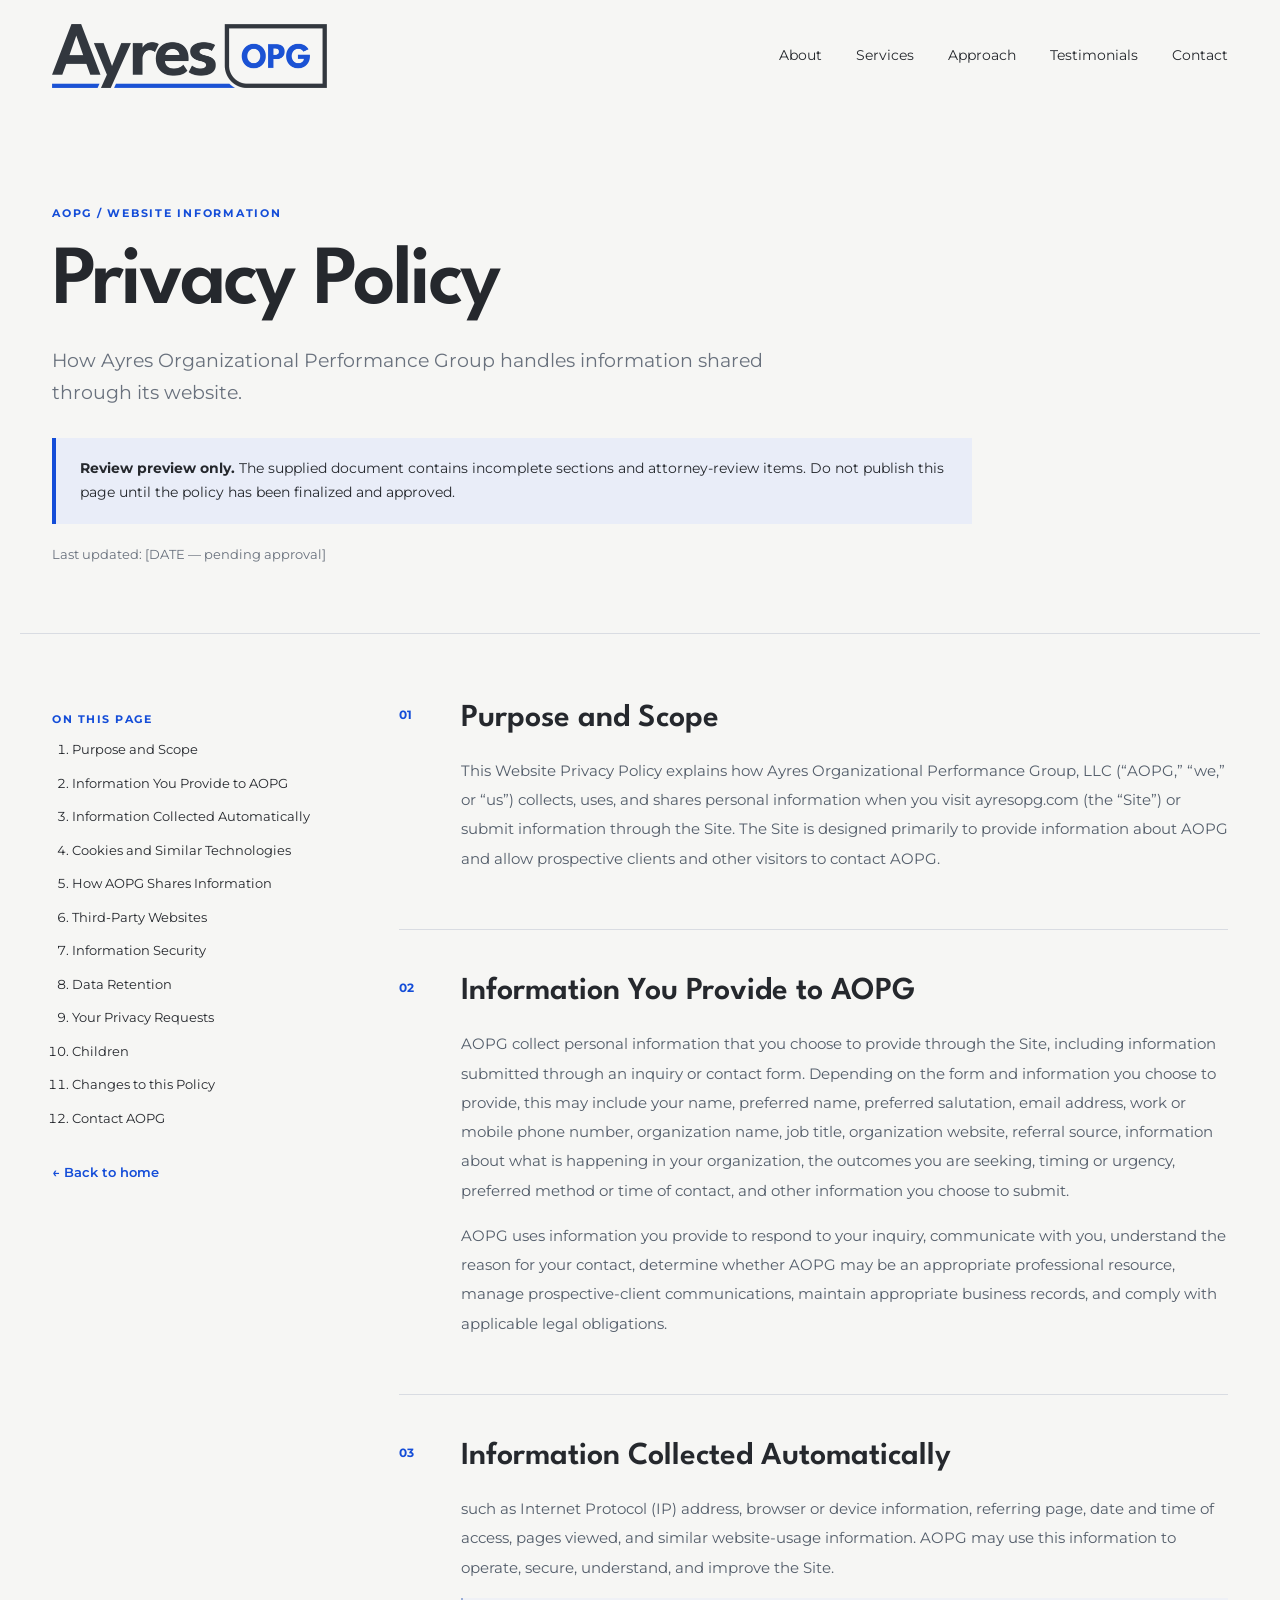
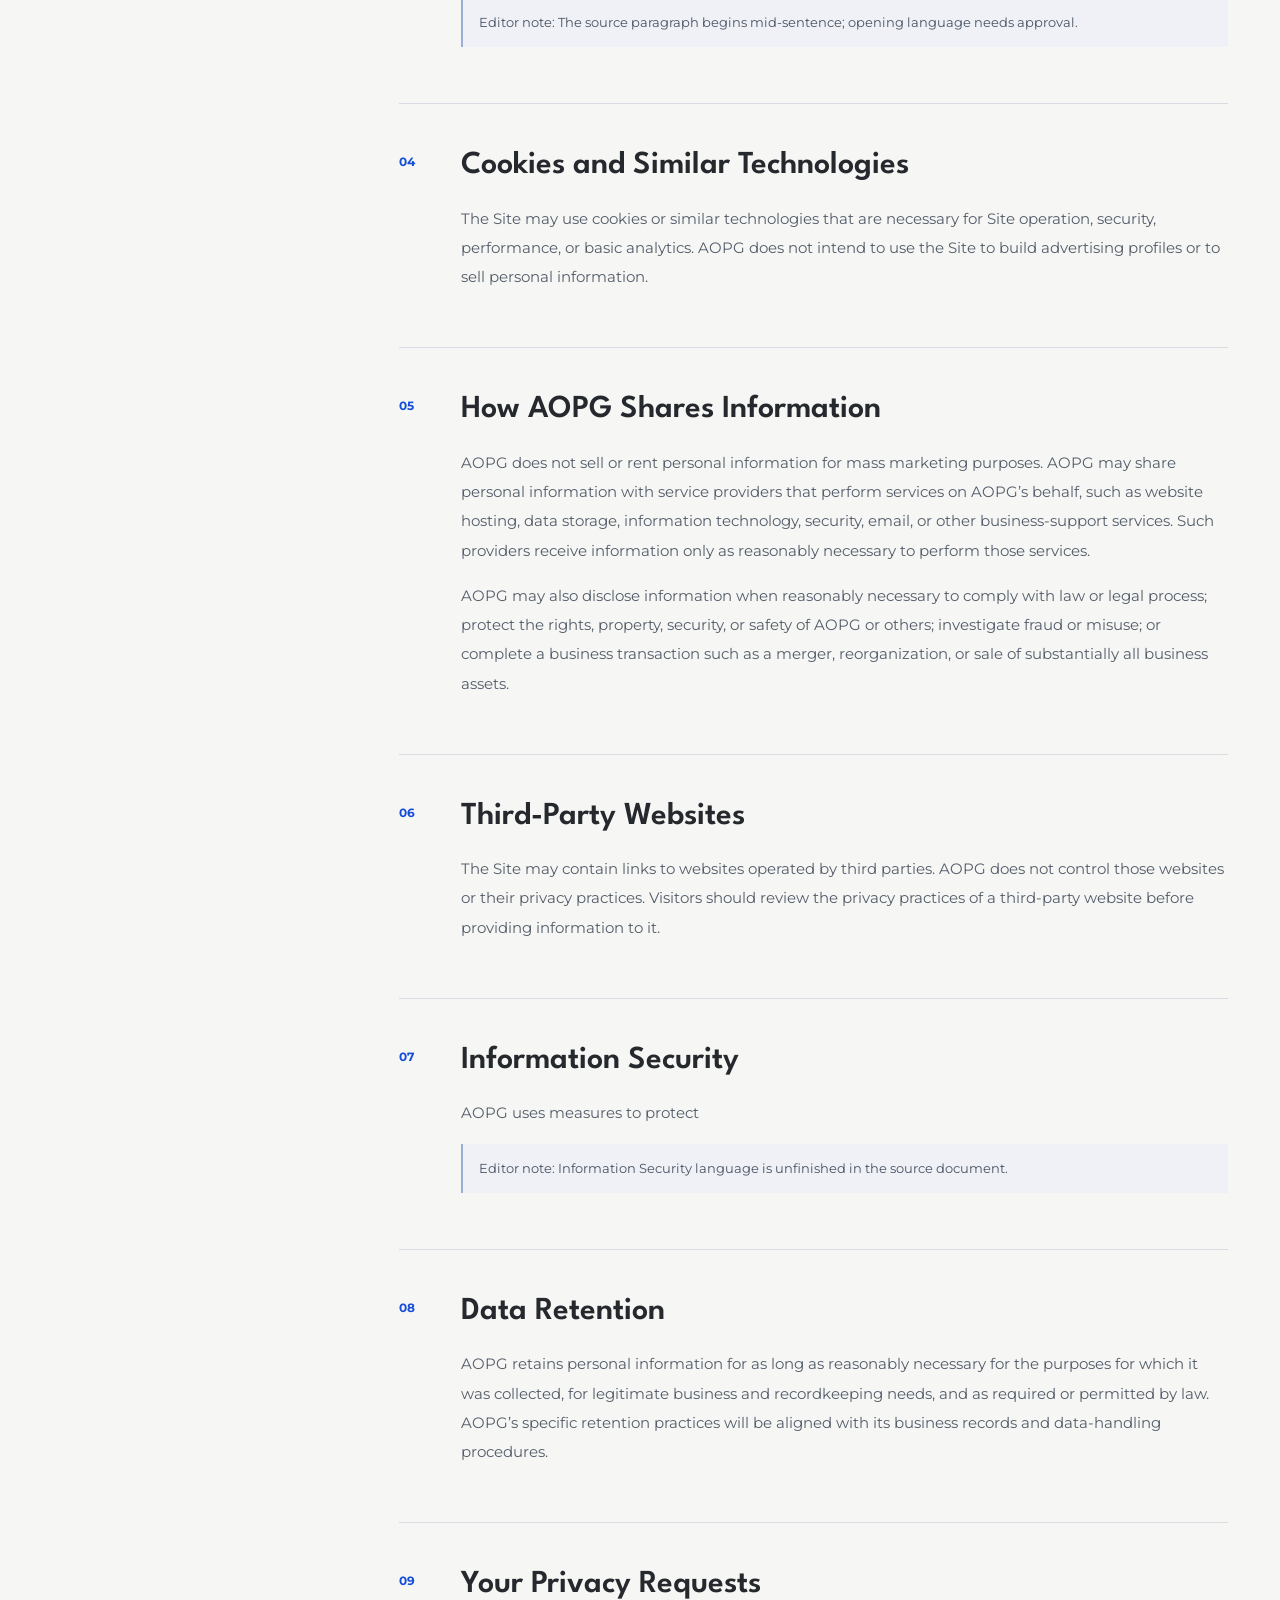
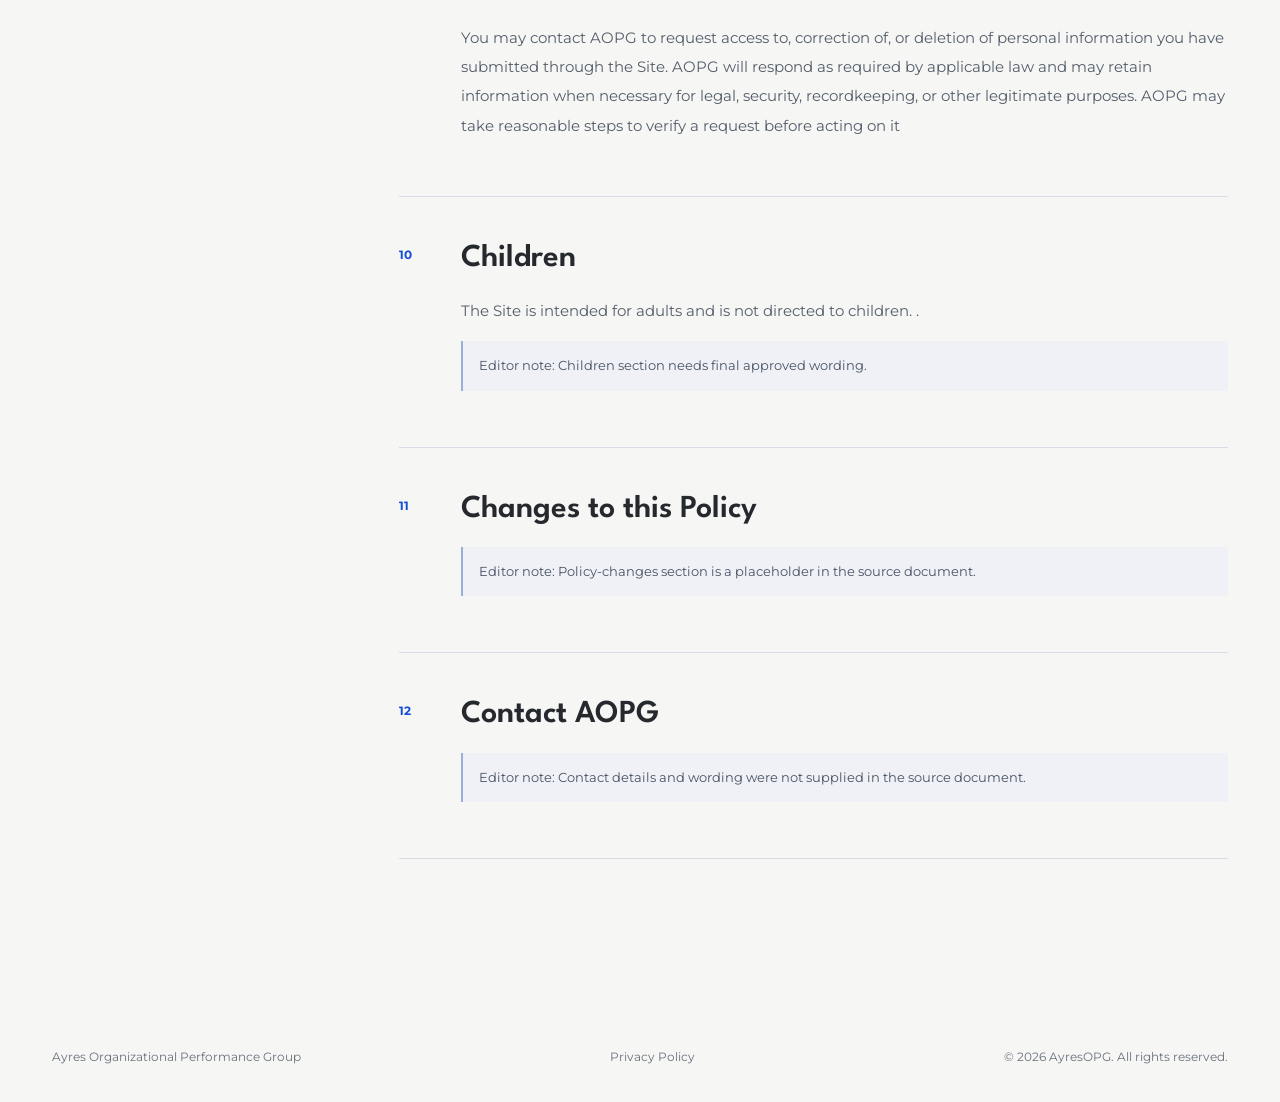
==== privacy.html @ d292c11a "Add files via upload" ====
<!doctype html><html lang="en"><head><meta charset="utf-8"><meta name="viewport" content="width=device-width, initial-scale=1"><meta name="description" content="Ayres Organizational Performance Group privacy policy review preview"><meta name="robots" content="noindex,nofollow"><title>Privacy Policy Review Preview · Ayres OPG</title><link rel="preconnect" href="https://fonts.googleapis.com"><link rel="preconnect" href="https://fonts.gstatic.com" crossorigin><link href="https://fonts.googleapis.com/css2?family=League+Spartan:wght@400;500;600;700&family=Montserrat:wght@400;500;600;700&display=swap" rel="stylesheet"><link rel="stylesheet" href="styles.css"></head><body><header class="site-header"><a class="brand" href="index.html#top" aria-label="Ayres Organizational Performance Group home"><img src="logo1.png" alt="Ayres OPG"></a><button class="menu-toggle" aria-expanded="false" aria-controls="site-nav">Menu</button><nav class="site-nav" id="site-nav"><a href="index.html#about">About</a><a href="index.html#services">Services</a><a href="index.html#approach">Approach</a><a href="index.html#testimonials">Testimonials</a><a href="index.html#contact">Contact</a></nav></header><main id="top"><section class="section privacy-hero"><div class="section-label">AOPG / Website information</div><h1>Privacy Policy</h1><p class="privacy-intro">How Ayres Organizational Performance Group handles information shared through its website.</p><div class="privacy-draft-alert" role="note"><strong>Review preview only.</strong> The supplied document contains incomplete sections and attorney-review items. Do not publish this page until the policy has been finalized and approved.</div><p class="privacy-updated">Last updated: <span>[DATE — pending approval]</span></p></section><div class="privacy-body section"><aside class="privacy-toc" aria-label="Privacy policy sections"><p class="privacy-toc-label">On this page</p><ol><li><a href="#privacy-1">Purpose and Scope</a></li><li><a href="#privacy-2">Information You Provide to AOPG</a></li><li><a href="#privacy-3">Information Collected Automatically</a></li><li><a href="#privacy-4">Cookies and Similar Technologies</a></li><li><a href="#privacy-5">How AOPG Shares Information</a></li><li><a href="#privacy-6">Third-Party Websites</a></li><li><a href="#privacy-7">Information Security</a></li><li><a href="#privacy-8">Data Retention</a></li><li><a href="#privacy-9">Your Privacy Requests</a></li><li><a href="#privacy-10">Children</a></li><li><a href="#privacy-11">Changes to this Policy</a></li><li><a href="#privacy-12">Contact AOPG</a></li></ol><a class="privacy-back" href="index.html">← Back to home</a></aside><div class="privacy-content"><section id="privacy-1" class="privacy-item"><div class="privacy-index">01</div><div><h2>Purpose and Scope</h2><p>This Website Privacy Policy explains how Ayres Organizational Performance Group, LLC (“AOPG,” “we,” or “us”) collects, uses, and shares personal information when you visit ayresopg.com (the “Site”) or submit information through the Site. The Site is designed primarily to provide information about AOPG and allow prospective clients and other visitors to contact AOPG.</p></div></section><section id="privacy-2" class="privacy-item"><div class="privacy-index">02</div><div><h2>Information You Provide to AOPG</h2><p>AOPG collect personal information that you choose to provide through the Site, including information submitted through an inquiry or contact form. Depending on the form and information you choose to provide, this may include your name, preferred name, preferred salutation, email address, work or mobile phone number, organization name, job title, organization website, referral source, information about what is happening in your organization, the outcomes you are seeking, timing or urgency, preferred method or time of contact, and other information you choose to submit.</p><p>AOPG uses information you provide to respond to your inquiry, communicate with you, understand the reason for your contact, determine whether AOPG may be an appropriate professional resource, manage prospective-client communications, maintain appropriate business records, and comply with applicable legal obligations.</p></div></section><section id="privacy-3" class="privacy-item"><div class="privacy-index">03</div><div><h2>Information Collected Automatically</h2><p>such as Internet Protocol (IP) address, browser or device information, referring page, date and time of access, pages viewed, and similar website-usage information. AOPG may use this information to operate, secure, understand, and improve the Site.</p><p class="privacy-editorial-note">Editor note: The source paragraph begins mid-sentence; opening language needs approval.</p></div></section><section id="privacy-4" class="privacy-item"><div class="privacy-index">04</div><div><h2>Cookies and Similar Technologies</h2><p>The Site may use cookies or similar technologies that are necessary for Site operation, security, performance, or basic analytics. AOPG does not intend to use the Site to build advertising profiles or to sell personal information.</p></div></section><section id="privacy-5" class="privacy-item"><div class="privacy-index">05</div><div><h2>How AOPG Shares Information</h2><p>AOPG does not sell or rent personal information for mass marketing purposes. AOPG may share personal information with service providers that perform services on AOPG’s behalf, such as website hosting, data storage, information technology, security, email, or other business-support services. Such providers receive information only as reasonably necessary to perform those services.</p><p>AOPG may also disclose information when reasonably necessary to comply with law or legal process; protect the rights, property, security, or safety of AOPG or others; investigate fraud or misuse; or complete a business transaction such as a merger, reorganization, or sale of substantially all business assets.</p></div></section><section id="privacy-6" class="privacy-item"><div class="privacy-index">06</div><div><h2>Third-Party Websites</h2><p>The Site may contain links to websites operated by third parties. AOPG does not control those websites or their privacy practices. Visitors should review the privacy practices of a third-party website before providing information to it.</p></div></section><section id="privacy-7" class="privacy-item"><div class="privacy-index">07</div><div><h2>Information Security</h2><p>AOPG uses measures to protect</p><p class="privacy-editorial-note">Editor note: Information Security language is unfinished in the source document.</p></div></section><section id="privacy-8" class="privacy-item"><div class="privacy-index">08</div><div><h2>Data Retention</h2><p>AOPG retains personal information for as long as reasonably necessary for the purposes for which it was collected, for legitimate business and recordkeeping needs, and as required or permitted by law. AOPG’s specific retention practices will be aligned with its business records and data-handling procedures.</p></div></section><section id="privacy-9" class="privacy-item"><div class="privacy-index">09</div><div><h2>Your Privacy Requests</h2><p>You may contact AOPG to request access to, correction of, or deletion of personal information you have submitted through the Site. AOPG will respond as required by applicable law and may retain information when necessary for legal, security, recordkeeping, or other legitimate purposes. AOPG may take reasonable steps to verify a request before acting on it</p></div></section><section id="privacy-10" class="privacy-item"><div class="privacy-index">10</div><div><h2>Children</h2><p>The Site is intended for adults and is not directed to children. .</p><p class="privacy-editorial-note">Editor note: Children section needs final approved wording.</p></div></section><section id="privacy-11" class="privacy-item"><div class="privacy-index">11</div><div><h2>Changes to this Policy</h2><p class="privacy-editorial-note">Editor note: Policy-changes section is a placeholder in the source document.</p></div></section><section id="privacy-12" class="privacy-item"><div class="privacy-index">12</div><div><h2>Contact AOPG</h2><p class="privacy-editorial-note">Editor note: Contact details and wording were not supplied in the source document.</p></div></section></div></div></main><footer class="site-footer"><div>Ayres Organizational Performance Group</div><div><a href="privacy.html" aria-current="page">Privacy Policy</a></div><div>© 2026 AyresOPG. All rights reserved.</div></footer><script src="script.js"></script></body></html>
---- styles.css ----
* { box-sizing: border-box; }
:root {
  --ink: #1d2927;
  --muted: #68716f;
  --paper: #f7f5f0;
  --accent: #b37700;
  --teal: #9db9b1;
  --line: #d8d8d1;
  --max: 1240px;
}
html { scroll-behavior: smooth; }
body {
  margin: 0;
  color: var(--ink);
  background: var(--paper);
  font-family: "DM Sans", sans-serif;
  line-height: 1.65;
}
a { color: inherit; text-decoration: none; }
.site-header {
  position: sticky; top: 0; z-index: 10;
  display: flex; align-items: center; justify-content: space-between;
  max-width: var(--max); margin: auto; padding: 24px 32px;
  background: rgba(247,245,240,.92); backdrop-filter: blur(10px);
}
.brand { font-size: 14px; line-height: 1.05; font-weight: 700; letter-spacing: .14em; }
.site-nav { display: flex; gap: 34px; font-size: 14px; }
.site-nav a:hover, .text-link:hover { opacity: .55; }
.menu-toggle { display:none; border:0; background:none; font:inherit; }
.section { max-width: var(--max); margin: auto; padding: 110px 32px; }
.hero {
  min-height: 82vh; display:grid; grid-template-columns: 1.15fr .85fr;
  align-items:center; gap:70px; padding-top:80px;
}
.eyebrow, .section-label { text-transform:uppercase; letter-spacing:.16em; font-size:11px; font-weight:700; color:var(--muted); }
h1, h2, h3 { margin:0 0 24px; line-height:1.08; }
h1 { font-size: clamp(48px, 7vw, 92px); max-width:900px; font-weight:500; }
h1 em { font-family:"Playfair Display", serif; font-weight:500; }
h2 { font-size:clamp(38px, 5vw, 64px); font-weight:500; }
h3 { font-size:26px; font-weight:600; }
.lead { max-width:620px; color:var(--muted); font-size:20px; margin:0 0 36px; }
.button {
  display:inline-flex; gap:28px; align-items:center; padding:15px 20px;
  background:var(--ink); color:white; border:1px solid var(--ink);
  font-size:14px; transition:.2s ease;
}
.button:hover { background:transparent; color:var(--ink); }
.hero-art { min-height:560px; position:relative; }
.shape { position:absolute; }
.shape-one { width:58%; aspect-ratio:1; right:7%; top:4%; background:var(--accent); border-radius:48% 52% 42% 58%; transform:rotate(12deg); }
.shape-two { width:48%; aspect-ratio:1; left:2%; bottom:9%; background:var(--teal); border-radius:48% 52% 60% 40%; }
.shape-three { width:26%; aspect-ratio:1; right:0; bottom:0; background:var(--ink); border-radius:50%; }
.intro { display:grid; grid-template-columns: 1fr 2.5fr; gap:40px; border-top:1px solid var(--line); }
.intro-content { max-width:900px; }
.intro-content p, .section-heading p, .split-copy p, .team p, .contact p { color:var(--muted); font-size:18px; }
.text-link { display:inline-block; margin-top:12px; font-weight:600; }
.services { border-top:1px solid var(--line); }
.section-heading { max-width:760px; margin-bottom:55px; }
.service-grid { display:grid; grid-template-columns:repeat(2,1fr); gap:1px; background:var(--line); }
.service-card { background:var(--paper); min-height:330px; padding:40px; display:flex; flex-direction:column; }
.service-number { font-size:12px; color:var(--muted); margin-bottom:auto; }
.service-card p { color:var(--muted); max-width:520px; margin-top:0; }
.service-card a { margin-top:auto; font-weight:600; }
.split-section { display:grid; grid-template-columns:1fr 1fr; gap:90px; align-items:center; }
.split-art { min-height:500px; position:relative; background:#e8e5dd; overflow:hidden; }
.abstract-circle { position:absolute; width:65%; aspect-ratio:1; border-radius:50%; background:var(--teal); top:9%; left:14%; }
.abstract-square { position:absolute; width:35%; aspect-ratio:1; background:var(--accent); right:6%; bottom:7%; transform:rotate(18deg); }
.team { border-top:1px solid var(--line); }
.team-layout, .contact-layout { display:grid; grid-template-columns:1fr 1fr; gap:90px; align-items:center; }
.portrait-placeholder { min-height:460px; display:grid; place-items:center; background:#ddd9d0; color:#888; letter-spacing:.15em; }
.contact { background:var(--ink); color:white; max-width:none; padding-left:max(32px, calc((100vw - var(--max))/2 + 32px)); padding-right:max(32px, calc((100vw - var(--max))/2 + 32px)); }
.contact .section-label, .contact p { color:#bac2bf; }
.contact-form { display:grid; gap:20px; }
.contact-form label { font-size:13px; }
input, textarea { width:100%; display:block; margin-top:8px; padding:13px 0; border:0; border-bottom:1px solid #71807b; background:transparent; color:white; font:inherit; outline:none; }
.contact .button { margin-top:8px; justify-self:start; background:white; color:var(--ink); border-color:white; }
.contact .button:hover { background:transparent; color:white; }
.site-footer { max-width:var(--max); margin:auto; padding:35px 32px; display:flex; justify-content:space-between; gap:20px; font-size:12px; color:var(--muted); }

@media (max-width: 800px) {
  .site-header { padding:18px 22px; }
  .menu-toggle { display:block; cursor:pointer; }
  .site-nav { display:none; position:absolute; top:70px; left:0; right:0; padding:20px 22px; flex-direction:column; gap:16px; background:var(--paper); border-bottom:1px solid var(--line); }
  .site-nav.open { display:flex; }
  .section { padding:80px 22px; }
  .hero, .intro, .split-section, .team-layout, .contact-layout { grid-template-columns:1fr; gap:45px; }
  .hero { min-height:auto; padding-top:70px; }
  .hero-art { min-height:380px; }
  .service-grid { grid-template-columns:1fr; }
  .service-card { min-height:280px; }
  .split-art { min-height:360px; order:2; }
  .site-footer { flex-direction:column; padding:30px 22px; }
}

/* Scroll reveal / motion system */
.reveal, .reveal-left, .reveal-right, .reveal-pop {
  opacity: 0;
  will-change: transform, opacity;
  transition: opacity .8s cubic-bezier(.22,1,.36,1), transform .9s cubic-bezier(.22,1,.36,1);
}
.reveal { transform: translateY(42px); }
.reveal-left { transform: translateX(-55px); }
.reveal-right { transform: translateX(55px); }
.reveal-pop { transform: translateY(30px) scale(.88); }
.revealed { opacity: 1; transform: none; }

.hero .hero-copy > * { opacity: 0; transform: translateY(28px); animation: heroIn .85s cubic-bezier(.22,1,.36,1) forwards; }
.hero .hero-copy .eyebrow { animation-delay: .08s; }
.hero .hero-copy h1 { animation-delay: .18s; }
.hero .hero-copy .lead { animation-delay: .30s; }
.hero .hero-copy .button { animation-delay: .42s; }
.hero-art { animation: heroArtIn 1.2s cubic-bezier(.22,1,.36,1) .12s both; }
@keyframes heroIn { to { opacity: 1; transform: none; } }
@keyframes heroArtIn { from { opacity: 0; transform: translateY(45px) scale(.94) rotate(-3deg); } to { opacity: 1; transform: none; } }

.shape, .abstract-circle, .abstract-square { transition: transform 1.2s cubic-bezier(.22,1,.36,1); }
.hero-art:hover .shape-one { transform: rotate(18deg) translate(8px,-8px); }
.hero-art:hover .shape-two { transform: translate(-8px,8px); }
.hero-art:hover .shape-three { transform: translate(5px,-5px); }

.service-card { transition: transform .45s cubic-bezier(.22,1,.36,1), box-shadow .45s ease; }
.service-card:hover { transform: translateY(-10px); box-shadow: 0 22px 45px rgba(29,41,39,.10); position:relative; z-index:2; }
.service-card:hover .service-number { transform: translateX(7px); }
.service-number { display:inline-block; transition: transform .35s ease; }

@media (prefers-reduced-motion: reduce) {
  html { scroll-behavior: auto; }
  *, *::before, *::after { animation-duration: .01ms !important; animation-iteration-count: 1 !important; transition-duration: .01ms !important; }
  .reveal, .reveal-left, .reveal-right, .reveal-pop { opacity: 1; transform:none; }
}

/* Enhanced service cards */
.services { overflow: hidden; }
.service-grid { overflow: visible; background: transparent; gap: 18px; }
.service-card {
  position: relative; overflow: hidden; isolation: isolate;
  min-height: 360px; border: 1px solid var(--line); border-radius: 2px;
  padding: 38px;
  transition: transform .6s cubic-bezier(.22,1,.36,1), box-shadow .6s ease, border-color .4s ease;
}
.service-card::before {
  content:""; position:absolute; inset:0; z-index:-1;
  background: radial-gradient(circle at 85% 10%, rgba(220,165,161,.28), transparent 34%),
              linear-gradient(135deg, transparent 55%, rgba(157,185,177,.12));
  opacity:0; transform:scale(1.12);
  transition:opacity .6s ease, transform .8s cubic-bezier(.22,1,.36,1);
}
.service-card::after {
  content:""; position:absolute; width:150px; height:150px; right:-75px; top:-75px;
  border:0px solid rgba(29,41,39,.14); border-radius:50%;
  transition:transform .8s cubic-bezier(.22,1,.36,1), opacity .5s ease;
}
.service-card:nth-child(2)::before { background:radial-gradient(circle at 15% 85%, rgba(157,185,177,.30), transparent 36%), linear-gradient(135deg, transparent 55%, rgba(220,165,161,.10)); }
.service-card:nth-child(3)::before { background:radial-gradient(circle at 85% 85%, rgba(157,185,177,.25), transparent 35%), linear-gradient(135deg, rgba(220,165,161,.08), transparent 60%); }
.service-card:nth-child(4)::before { background:radial-gradient(circle at 15% 15%, rgba(220,165,161,.25), transparent 35%), linear-gradient(135deg, transparent 55%, rgba(157,185,177,.12)); }
.service-card:hover { transform:translateY(-14px) rotate(-.4deg); box-shadow:0 28px 60px rgba(29,41,39,.13); border-color:rgba(29,41,39,.28); }
.service-card:hover::before { opacity:1; transform:scale(1); }
.service-card:hover::after { transform:scale(1.7); opacity:.5; }
.service-icon {
  position:absolute; top:31px; right:32px; width:58px; height:58px;
  display:grid; place-items:center; border:1px solid rgba(29,41,39,.16);
  border-radius:50%; font-size:25px;
  transition:transform .65s cubic-bezier(.22,1,.36,1), background .4s ease;
}
.service-card:hover .service-icon { transform:rotate(18deg) scale(1.12); background:rgba(255,255,255,.42); }
.service-card h3 { margin-top:68px; position:relative; z-index:2; }
.service-card p, .service-card a { position:relative; z-index:2; }
.service-card p { transition:transform .45s ease; }
.service-card:hover p { transform:translateY(-2px); }
.service-card a { display:inline-flex; align-items:center; gap:12px; width:fit-content; }
.card-arrow {
  display:inline-grid; place-items:center; width:27px; height:27px;
  border:1px solid currentColor; border-radius:50%; font-size:13px;
  transition:transform .4s ease;
}
.service-card:hover .card-arrow { transform:translate(4px,-4px); }

/* Testimonials */
.testimonials { border-top:1px solid var(--line); overflow:hidden; }
.testimonial-heading { display:flex; justify-content:space-between; align-items:end; gap:40px; margin:5px 0 55px; }
.testimonial-heading h2 { margin:0; }
.testimonial-heading p { max-width:360px; margin:0 0 5px; color:var(--muted); font-size:17px; }
.testimonial-slider { position:relative; min-height:360px; max-width:980px; margin:auto; }
.testimonial-card {
  position:absolute; inset:0; padding:48px 55px; background:#ebe8e0;
  opacity:0; transform:translateX(55px) scale(.97); pointer-events:none;
  transition:opacity .55s ease, transform .7s cubic-bezier(.22,1,.36,1);
}
.testimonial-card.active { opacity:1; transform:none; pointer-events:auto; }
.quote-mark { font-family:"Playfair Display",serif; font-size:80px; line-height:.65; color:var(--accent); }
.testimonial-card blockquote { margin:20px 0 35px; max-width:820px; font-family:"Playfair Display",serif; font-size:clamp(25px,3vw,38px); line-height:1.25; }
.testimonial-person { display:flex; flex-direction:column; gap:2px; }
.testimonial-person span { color:var(--muted); font-size:14px; }
.testimonial-controls { display:flex; justify-content:center; align-items:center; gap:18px; margin-top:28px; }
.testimonial-controls button {
  width:42px; height:42px; border:1px solid var(--line); border-radius:50%;
  background:transparent; color:var(--ink); cursor:pointer; transition:.25s ease;
}
.testimonial-controls button:hover { background:var(--ink); color:white; border-color:var(--ink); }
.testimonial-dots { display:flex; gap:8px; }
.testimonial-dot { width:7px; height:7px; padding:0; border:0; border-radius:50%; background:var(--line); cursor:pointer; }
.testimonial-dot.active { background:var(--ink); transform:scale(1.25); }

@media (max-width:800px) {
  .site-nav { max-height:80vh; overflow:auto; }
  .service-grid { gap:14px; }
  .service-card { min-height:330px; padding:30px; }
  .service-icon { top:24px; right:24px; width:50px; height:50px; }
  .service-card h3 { margin-top:60px; }
  .testimonial-heading { display:block; margin-bottom:35px; }
  .testimonial-heading p { margin-top:18px; }
  .testimonial-slider { min-height:460px; }
  .testimonial-card { padding:35px 28px; }
  .testimonial-card blockquote { font-size:27px; }
}
@media (prefers-reduced-motion:reduce) {
  .service-card:hover { transform:none; }
  .service-card::before,.service-card::after,.service-icon,.card-arrow { transition:none; }
}


/* Service hover details */
.service-hover-detail {
  position: absolute; left: 38px; right: 38px; bottom: 72px;
  padding: 16px 18px; background: rgba(247,245,240,.94);
  border-left: 2px solid var(--accent); color: var(--ink);
  font-size: 14px; line-height: 1.5; opacity: 0;
  transform: translateY(14px); pointer-events: none;
  transition: opacity .4s ease, transform .5s cubic-bezier(.22,1,.36,1); z-index: 3;
}
.service-card:hover .service-hover-detail,
.service-card:focus-within .service-hover-detail { opacity: 1; transform: none; }
.service-card:hover p { opacity: .35; }
.nav-detail-link { font-weight: 600; }
.services-more { display:flex; justify-content:flex-end; margin-top:34px; }

/* Dedicated services page */
.detail-hero {
  min-height:76vh; display:grid; grid-template-columns:1.1fr .9fr;
  align-items:center; gap:70px; padding-top:80px;
}
.detail-hero-copy h1 { max-width:820px; }
.detail-hero-art { min-height:500px; position:relative; overflow:hidden; }
.detail-shape { position:absolute; }
.detail-shape-one { width:66%; aspect-ratio:1; right:6%; top:4%; background:var(--teal); border-radius:52% 48% 40% 60%; transform:rotate(-12deg); }
.detail-shape-two { width:44%; aspect-ratio:1; left:4%; bottom:8%; background:var(--accent); border-radius:50%; }
.detail-shape-three { width:23%; aspect-ratio:1; right:0; bottom:0; background:var(--ink); border-radius:50%; }
.detail-intro { display:grid; grid-template-columns:1fr 2.5fr; gap:40px; border-top:1px solid var(--line); }
.detail-intro > div:last-child { max-width:900px; }
.detail-intro p { color:var(--muted); font-size:18px; }
.service-detail-list { padding-top:30px; }
.service-detail-block {
  position:relative; display:grid; grid-template-columns:90px 1fr 220px; gap:45px;
  padding:85px 0; border-top:1px solid var(--line); overflow:hidden;
}
.service-detail-block:last-child { border-bottom:1px solid var(--line); }
.service-detail-index { font-size:13px; color:var(--muted); letter-spacing:.12em; }
.service-detail-copy { position:relative; z-index:2; max-width:760px; }
.service-detail-copy h2 { max-width:760px; margin-bottom:25px; }
.service-detail-copy > p:not(.eyebrow) { color:var(--muted); font-size:18px; max-width:680px; }
.service-detail-copy ul { margin:30px 0 0; padding-left:20px; display:grid; gap:11px; }
.detail-accent {
  align-self:center; justify-self:end; width:170px; aspect-ratio:1; border-radius:50%; opacity:.9;
  transition:transform .8s cubic-bezier(.22,1,.36,1);
}
.service-detail-block:hover .detail-accent { transform:scale(1.08) rotate(8deg); }
.detail-accent-one { background:var(--accent); border-radius:45% 55% 60% 40%; }
.detail-accent-two { background:var(--teal); }
.detail-accent-three { background:var(--ink); border-radius:42% 58% 52% 48%; }
.detail-accent-four { background:#d9d4ca; border:22px solid var(--accent); }
.detail-cta { border-top:1px solid var(--line); }
.detail-cta > div { max-width:900px; }
.detail-cta h2 { max-width:800px; }

@media (max-width:800px) {
  .services-more { justify-content:flex-start; }
  .service-hover-detail {
    position:static; margin-top:18px; opacity:1; transform:none;
    background:transparent; padding:0 0 4px 14px; pointer-events:auto;
  }
  .service-card:hover p { opacity:1; }
  .detail-hero, .detail-intro { grid-template-columns:1fr; gap:45px; }
  .detail-hero { min-height:auto; padding-top:70px; }
  .detail-hero-art { min-height:360px; }
  .service-detail-block { grid-template-columns:1fr; gap:18px; padding:65px 0; }
  .detail-accent { width:115px; position:absolute; right:0; top:52px; opacity:.28; }
  .service-detail-copy { padding-right:25px; }
}
@media (prefers-reduced-motion:reduce) {
  .service-hover-detail, .detail-accent { transition:none; }
}


/* Responsive leadership portrait */
.portrait-placeholder {
  width: 100%;
  min-height: 0;
  aspect-ratio: 4 / 5;
  overflow: hidden;
  position: relative;
  background: #ddd9d0;
}

.portrait-placeholder .responsive-img {
  display: block;
  width: 100%;
  height: 100%;
  max-width: 100%;
  object-fit: cover;
  object-position: center center;
}

@media (max-width: 800px) {
  .portrait-placeholder {
    width: min(100%, 560px);
    aspect-ratio: 4 / 5;
    margin-inline: auto;
  }
}

@media (max-width: 480px) {
  .portrait-placeholder {
    aspect-ratio: 3 / 4;
  }
}

/* Requested refinements */
.split-section { border-top: 1px solid var(--line); }

@media (hover: hover) and (pointer: fine) {
  .service-card > .service-number,
  .service-card > .service-icon,
  .service-card > h3,
  .service-card > p,
  .service-card > a {
    transition: opacity .28s ease, transform .38s cubic-bezier(.22,1,.36,1);
  }

  .service-card .service-hover-detail {
    top: 0; right: 0; bottom: 0; left: 0;
    display: flex; align-items: center;
    padding: 42px;
    background: transparent;
    border-left: 0;
    color: var(--ink);
    font-size: 17px;
    line-height: 1.65;
    opacity: 0;
    transform: translateY(12px);
    pointer-events: none;
    z-index: 5;
  }

  .service-card:hover { background: transparent; }
  .service-card:hover::before,
  .service-card:hover::after { opacity: 0; }

  .service-card:hover > .service-number,
  .service-card:hover > .service-icon,
  .service-card:hover > h3,
  .service-card:hover > p,
  .service-card:hover > a {
    opacity: 0;
    transform: translateY(-8px);
    pointer-events: none;
  }

  .service-card:hover .service-hover-detail {
    opacity: 1;
    transform: none;
  }
}

@media (hover: none), (pointer: coarse) {
  .service-hover-detail { display: none; }
}

.testimonial-card {
  border-radius: 24px;
  overflow: hidden;
}
@media (max-width: 800px) {
  .testimonial-card { border-radius: 18px; }
}


/* === Service-card interaction refinement ===
   Restore the colored hover character while keeping the card surface transparent. */
@media (hover: hover) and (pointer: fine) {
  .service-card:hover {
    background: transparent;
  }

  /* Restore each card's original colored mouseover artwork. */
  .service-card:hover::before {
    opacity: 1;
    transform: scale(1);
  }

  /* Keep the secondary decorative circle subtle rather than removing it. */
  .service-card:hover::after {
    opacity: .35;
    transform: scale(1.7);
  }

  /* Only the expanded copy is visible over the hover artwork. */
  .service-card:hover > .service-number,
  .service-card:hover > .service-icon,
  .service-card:hover > h3,
  .service-card:hover > p,
  .service-card:hover > a {
    opacity: 0;
    visibility: hidden;
  }

  .service-card .service-hover-detail {
    position: absolute;
    inset: 0;
    display: flex;
    align-items: center;
    justify-content: flex-start;
    margin: 0;
    padding: 38px;
    background: transparent;
    border: 0;
    opacity: 0;
    transform: translateY(10px);
  }

  .service-card:hover .service-hover-detail,
  .service-card:focus-within .service-hover-detail {
    opacity: 1;
    transform: none;
    visibility: visible;
  }
}

/* Responsive cleanup:
   remove the old static hover-detail layout that created empty vertical space. */
@media (max-width: 800px) {
  .service-card {
    min-height: 280px;
    padding: 28px;
  }

  .service-card h3 {
    margin-top: 48px;
  }

  @media (hover: hover) and (pointer: fine) {
    .service-card .service-hover-detail {
      position: absolute;
      inset: 0;
      display: flex;
      align-items: center;
      margin: 0;
      padding: 28px;
      font-size: 15px;
      line-height: 1.55;
    }
  }
}

/* Real touch devices keep the normal card layout and do not reserve any
   space for desktop-only hover copy. */
@media (hover: none), (pointer: coarse) {
  .service-hover-detail {
    display: none !important;
    position: absolute !important;
  }

  .service-card {
    min-height: 0;
  }
}

/* 03 / Our Approach - left-aligned like the other content sections */
#approach.split-section {
  display: block;
}
#approach .split-art {
  display: none;
}
#approach .split-copy {
  width: 100%;
  max-width: 900px;
  margin: 0;
  text-align: left;
}
#approach .section-label {
  margin-bottom: 8px;
}
#approach .split-copy h3 {
  max-width: 760px;
}
#approach .split-copy p,
#approach .split-copy ul {
  max-width: 900px;
  margin-left: 0;
  margin-right: 0;
}
#approach .split-copy ul {
  padding-left: 22px;
}
@media (max-width: 800px) {
  #approach .split-copy {
    max-width: none;
  }
}

/* Approach visual process panel */
#approach.split-section {
  display:grid;
  grid-template-columns:minmax(0,1.55fr) minmax(280px,.75fr);
  gap:clamp(55px,7vw,105px);
  align-items:start;
}
#approach .split-copy { max-width:860px; }
.approach-visual {
  position:sticky; top:135px; min-height:520px; margin-top:42px;
  padding:54px 38px; border:1px solid var(--line); border-radius:28px;
  overflow:hidden;
  background:
    radial-gradient(circle at 92% 8%, rgba(179,119,0,.18), transparent 31%),
    radial-gradient(circle at 4% 92%, rgba(157,185,177,.30), transparent 35%),
    rgba(232,229,221,.38);
}
.approach-visual::before {
  content:""; position:absolute; width:190px; height:190px; right:-85px; top:-80px;
  border:1px solid rgba(29,41,39,.14); border-radius:50%;
}
.approach-visual-line {
  position:absolute; top:82px; bottom:82px; left:60px; width:1px;
  background:linear-gradient(to bottom,var(--accent),var(--teal),var(--ink)); opacity:.65;
}
.approach-step {
  position:relative; display:grid; grid-template-columns:46px 1fr; align-items:center;
  gap:20px; min-height:125px; z-index:1;
}
.approach-step + .approach-step { margin-top:22px; }
.approach-step span {
  width:46px; height:46px; display:grid; place-items:center; border-radius:50%;
  background:var(--paper); border:1px solid var(--line); font-size:11px;
  font-weight:700; letter-spacing:.08em;
}
.approach-step:nth-of-type(2) span { border-color:rgba(179,119,0,.45); }
.approach-step:nth-of-type(3) span { border-color:rgba(157,185,177,.8); }
.approach-step:nth-of-type(4) span { border-color:rgba(29,41,39,.5); }
.approach-step strong {
  font-family:"Playfair Display",serif; font-size:clamp(22px,2vw,30px);
  line-height:1.15; font-weight:500;
}
@media(max-width:900px){
  #approach.split-section { grid-template-columns:1fr; gap:42px; }
  .approach-visual { position:relative; top:auto; width:100%; min-height:0; margin-top:0; padding:34px 28px; }
  .approach-visual-line { top:58px; bottom:58px; left:50px; }
  .approach-step { min-height:95px; }
}


/* =========================================================
   AOPG COLOR STUDY #1 — EXECUTIVE CHARCOAL + ROYAL BLUE
   Charcoal: #25282D | Royal Blue: #144DD8
   ========================================================= */
:root {
  --ink: #25282D;
  --muted: #69717D;
  --paper: #F6F6F4;
  --accent: #144DD8;
  --teal: #9AAED8;
  --line: #D9DCE2;
}

/* Header / base surfaces */
.site-header {
  background: rgba(246,246,244,.94);
}
.site-nav a:hover,
.text-link:hover {
  color: var(--accent);
  opacity: 1;
}

/* Hero: blue + slate + charcoal */
.shape-one { background: #144DD8; }
.shape-two { background: #9AAED8; }
.shape-three { background: #32373E; }

/* Buttons */
.button {
  background: #25282D;
  border-color: #25282D;
  color: #fff;
}
.button:hover {
  background: #144DD8;
  border-color: #144DD8;
  color: #fff;
}

/* Service cards — preserve individual hover personality */
.service-card::before {
  background:
    radial-gradient(circle at 85% 10%, rgba(36,87,197,.28), transparent 34%),
    linear-gradient(135deg, transparent 55%, rgba(154,174,216,.18));
}
.service-card:nth-child(2)::before {
  background:
    radial-gradient(circle at 15% 85%, rgba(154,174,216,.38), transparent 36%),
    linear-gradient(135deg, transparent 55%, rgba(36,87,197,.13));
}
.service-card:nth-child(3)::before {
  background:
    radial-gradient(circle at 85% 85%, rgba(78,112,184,.30), transparent 35%),
    linear-gradient(135deg, rgba(36,87,197,.10), transparent 60%);
}
.service-card:nth-child(4)::before {
  background:
    radial-gradient(circle at 15% 15%, rgba(36,87,197,.25), transparent 35%),
    linear-gradient(135deg, transparent 55%, rgba(154,174,216,.18));
}
.service-card:hover {
  box-shadow: 0 28px 60px rgba(37,40,45,.13);
  border-color: rgba(36,87,197,.35);
}
.service-icon {
  border-color: rgba(36,87,197,.22);
}
.service-card:hover .service-icon {
  background: rgba(255,255,255,.52);
}

/* Testimonials */
.testimonial-card {
  background: #ECEFF5;
}
.quote-mark {
  color: #144DD8;
}
.testimonial-controls button:hover {
  background: #144DD8;
  border-color: #144DD8;
  color: white;
}
.testimonial-dot.active {
  background: #144DD8;
}

/* Contact becomes the strong charcoal anchor */
.contact {
  background: #25282D;
}
.contact .section-label,
.contact p {
  color: #C5CAD3;
}
input, textarea {
  border-bottom-color: #687181;
}
.contact .button {
  background: #fff;
  color: #25282D;
  border-color: #fff;
}
.contact .button:hover {
  background: #144DD8;
  border-color: #144DD8;
  color: #fff;
}

/* Portrait placeholder tone */
.portrait-placeholder {
  background: #E5E7EB;
}

/* Approach process panel */
.approach-visual {
  background:
    radial-gradient(circle at 92% 8%, rgba(36,87,197,.20), transparent 31%),
    radial-gradient(circle at 4% 92%, rgba(154,174,216,.34), transparent 35%),
    rgba(235,237,242,.62);
}
.approach-visual::before {
  border-color: rgba(36,87,197,.18);
}
.approach-visual-line {
  background: linear-gradient(to bottom, #144DD8, #9AAED8, #25282D);
}
.approach-step:nth-of-type(2) span { border-color: rgba(36,87,197,.60); }
.approach-step:nth-of-type(3) span { border-color: rgba(154,174,216,.95); }
.approach-step:nth-of-type(4) span { border-color: rgba(37,40,45,.55); }

/* Detailed services page */
.detail-shape-one { background: #9AAED8; }
.detail-shape-two { background: #144DD8; }
.detail-shape-three { background: #25282D; }

.detail-accent-one {
  background: #144DD8;
}
.detail-accent-two {
  background: #9AAED8;
}
.detail-accent-three {
  background: #25282D;
}
.detail-accent-four {
  background: #E6E9EF;
  border-color: #144DD8;
}

/* Small blue emphasis without overwhelming the typography */
.eyebrow,
.section-label {
  color: #667181;
}
.services-more .button span,
.detail-cta .button span {
  color: inherit;
}

@media (max-width: 800px) {
  .site-nav {
    background: #F6F6F4;
  }
}


/* Responsive AOPG navigation logo */
.site-header {
  min-height: 82px;
}

.brand {
  display: flex;
  align-items: center;
  flex: 0 1 auto;
  width: clamp(180px, 22vw, 275px);
  line-height: 0;
}

.brand img {
  display: block;
  width: 100%;
  height: auto;
  max-height: 64px;
  object-fit: contain;
  object-position: left center;
}

@media (max-width: 900px) {
  .brand {
    width: clamp(165px, 32vw, 225px);
  }

  .brand img {
    max-height: 54px;
  }
}

@media (max-width: 520px) {
  .site-header {
    min-height: 68px;
  }

  .brand {
    width: min(52vw, 190px);
  }

  .brand img {
    max-height: 44px;
  }
}


/* === Service icon + button refinement === */

/* Remove circular containers from the service-card icons.
   Keep the symbols themselves as a clean graphic accent. */
.service-icon {
  width: auto;
  height: auto;
  min-width: 0;
  border: 0;
  border-radius: 0;
  background: transparent;
  font-size: 30px;
  line-height: 1;
}

.service-card:hover .service-icon {
  background: transparent;
}

/* Reverse the primary button colors on hover:
   default = charcoal with white type
   hover = white with charcoal type/border. */
.button:hover {
  background: #fff;
  color: var(--ink);
  border-color: var(--ink);
}

/* Contact starts with the inverse treatment, so reverse it the other way. */
.contact .button {
  background: #fff;
  color: var(--ink);
  border-color: #fff;
}

.contact .button:hover {
  background: var(--ink);
  color: #fff;
  border-color: #fff;
}

/* Keep the mobile icon placement tidy now that there is no circle container. */
@media (max-width: 800px) {
  .service-icon {
    top: 28px;
    right: 28px;
    width: auto;
    height: auto;
    font-size: 27px;
  }
}


/* === Corrected button treatment ===
   Static: royal blue
   Hover: charcoal */
.button {
  background: #144DD8;
  color: #fff;
  border-color: #144DD8;
}

.button:hover {
  background: #25282D;
  color: #fff;
  border-color: #25282D;
}

/* Apply the same behavior in the dark Contact section. */
.contact .button {
  background: #144DD8;
  color: #fff;
  border-color: #144DD8;
}

.contact .button:hover {
  background: #25282D;
  color: #fff;
  border-color: #25282D;
}


/* === Typography update ===
   Primary/default: League Spartan
   Secondary/supporting: Montserrat */
html,
body,
button,
input,
textarea,
select {
  font-family: "League Spartan", sans-serif;
}

h1, h2, h3, h4, h5, h6,
.brand,
.button,
.service-card h3,
.service-detail-copy h2,
.approach-step strong,
.testimonial-card blockquote {
  font-family: "League Spartan", sans-serif;
}

p,
li,
.eyebrow,
.section-label,
.service-number,
.service-detail-index,
.testimonial-person,
.site-footer,
.site-nav,
input,
textarea,
.contact-form,
.service-hover-detail {
  font-family: "Montserrat", sans-serif;
}

/* League Spartan benefits from slightly tighter headline leading. */
h1 { line-height: .96; }
h2 { line-height: 1.02; }
h3 { line-height: 1.08; }

.testimonial-card blockquote {
  line-height: 1.22;
  font-weight: 500;
}

.approach-step strong {
  line-height: 1.08;
  font-weight: 600;
}


/* === Contact submit button refinement ===
   Softer treatment for the charcoal contact section */
.contact .button {
  background: #F6F6F4;
  color: #25282D;
  border-color: #F6F6F4;
}

.contact .button:hover {
  background: transparent;
  color: #F6F6F4;
  border-color: #F6F6F4;
  transform: translateY(-2px);
}


/* =========================================================
   HYBRID UPDATE
   Previous AOPG design + reimagined Hero Art & Portrait Style
   ========================================================= */

/* Reimagined hero artwork, while preserving the original hero layout */
.hero-art {
  min-height: 620px;
  position: relative;
  overflow: hidden;
  background: #E8EBF2;
  border-radius: 0 0 0 140px;
}

.hero-art .shape {
  position: absolute;
}

.hero-art .shape-one {
  width: 86%;
  height: 58%;
  left: 22%;
  top: -8%;
  background: #144DD8;
  border-radius: 0 0 0 140px;
}

.hero-art .shape-two {
  width: 70%;
  height: 52%;
  left: -15%;
  bottom: -4%;
  background: #9AAED8;
  border-radius: 0 120px 0 0;
}

.hero-art .shape-three {
  width: 35%;
  height: 35%;
  right: 0;
  bottom: 0;
  background: #25282D;
  border-radius: 120px 0 0 0;
}

/* Reimagined portrait framing */
.portrait-placeholder {
  width: 100%;
  min-height: 0;
  aspect-ratio: 4 / 5;
  position: relative;
  overflow: hidden;
  background: #E5E7EB;
  border-radius: 0 100px 0 0;
  box-shadow: -28px 28px 0 #E6EAF3;
}

.portrait-placeholder .responsive-img {
  display: block;
  width: 100%;
  height: 100%;
  max-width: 100%;
  object-fit: cover;
  object-position: center center;
}

/* A very subtle blue accent behind the portrait so it connects to the hero */
.profile {
  position: relative;
}

.profile::before {
  content: "";
  position: absolute;
  width: 190px;
  height: 190px;
  left: -42px;
  bottom: -34px;
  border-radius: 50%;
  border: 1px solid rgba(36,87,197,.13);
  pointer-events: none;
  z-index: -1;
}

@media (max-width: 900px) {
  .hero-art {
    min-height: 480px;
    border-radius: 0 0 0 100px;
  }

  .hero-art .shape-one {
    border-radius: 0 0 0 100px;
  }

  .hero-art .shape-two {
    border-radius: 0 90px 0 0;
  }

  .hero-art .shape-three {
    border-radius: 90px 0 0 0;
  }
}

@media (max-width: 800px) {
  .hero-art {
    min-height: 360px;
    border-radius: 0 0 0 72px;
  }

  .hero-art .shape-one {
    border-radius: 0 0 0 72px;
  }

  .hero-art .shape-two {
    border-radius: 0 64px 0 0;
  }

  .hero-art .shape-three {
    border-radius: 64px 0 0 0;
  }

  .portrait-placeholder {
    width: min(100%, 560px);
    margin-inline: auto;
    border-radius: 0 72px 0 0;
    box-shadow: -16px 16px 0 #E6EAF3;
  }

  .profile::before {
    display: none;
  }
}

@media (max-width: 480px) {
  .hero-art {
    min-height: 310px;
  }

  .portrait-placeholder {
    aspect-ratio: 3 / 4;
    border-radius: 0 54px 0 0;
    box-shadow: -11px 11px 0 #E6EAF3;
  }
}


/* === Blue section labels from the reimagined concept === */
.section-label {
  color: #144DD8;
}

/* Keep the label legible on the dark contact background while
   retaining the blue accent treatment. */
.contact .section-label {
  color: #7FA2EE;
}


/* Contact form delivery feedback */
.contact-form .form-status { margin: 8px 0 0; font-size: .95rem; line-height: 1.5; color: #fff; }
.contact-form .form-status.is-success { color: #dce9ff; }
.contact-form .form-status.is-error { color: #ffd2d2; }
.contact-form button[disabled] { opacity: .65; cursor: wait; }

/* Testimonials: readable long-form quotes with no clipped content.
   The active slide participates in normal document flow, allowing its
   height to grow to fit the complete testimonial on every screen. */
.testimonial-slider {
  height: auto;
  min-height: 0;
  max-width: 980px;
}
.testimonial-card {
  position: relative;
  inset: auto;
  display: none;
  height: auto;
  padding: clamp(28px, 4vw, 48px) clamp(24px, 5vw, 55px);
  opacity: 1;
  transform: none;
  pointer-events: none;
  overflow: visible;
  transition: none;
}
.testimonial-card.active {
  display: block;
  opacity: 1;
  transform: none;
  pointer-events: auto;
}
.testimonial-card blockquote {
  max-width: 820px;
  margin: 18px 0 28px;
  font-family: "Montserrat", sans-serif;
  font-size: clamp(15px, 1.3vw, 17px);
  font-weight: 400;
  line-height: 1.75;
  overflow-wrap: break-word;
  white-space: normal;
}
.testimonial-card .quote-mark {
  font-size: 66px;
  line-height: .8;
}
.testimonial-person {
  padding-top: 18px;
  border-top: 1px solid #D9DCE2;
}
@media (max-width: 800px) {
  .testimonial-slider { height: auto; min-height: 0; }
  .testimonial-card { padding: 30px 26px; }
  .testimonial-card blockquote { font-size: 15px; line-height: 1.7; }
}

/* Match the Contact submit button to the blue Hero CTA. */
.contact .contact-form .button {
  background: #144DD8;
  color: #fff;
  border-color: #144DD8;
}
.contact .contact-form .button:hover,
.contact .contact-form .button:focus-visible {
  background: #F6F6F4;
  color: #25282D;
  border-color: #F6F6F4;
  transform: none;
}

/* AOPG privacy policy review page */
.privacy-hero{padding-top:92px;padding-bottom:55px;border-bottom:1px solid var(--line)}
.privacy-hero h1{font-family:"League Spartan",sans-serif;font-size:clamp(48px,7vw,84px);font-weight:600;letter-spacing:-.035em;line-height:1.02;margin:18px 0 18px;max-width:none}
.privacy-intro{font-family:"Montserrat",sans-serif;color:var(--muted);font-size:clamp(16px,1.7vw,19px);max-width:790px;line-height:1.7}
.privacy-draft-alert{max-width:920px;padding:19px 24px;margin:29px 0 20px;border-left:4px solid #144DD8;background:#E9EDF8;color:#25282D;font:14px/1.7 "Montserrat",sans-serif}
.privacy-draft-alert strong{font-weight:700}
.privacy-updated{font:13px/1.6 "Montserrat",sans-serif;color:var(--muted)}
.privacy-body{display:grid;grid-template-columns:minmax(190px,270px) minmax(0,1fr);align-items:start;gap:clamp(35px,6vw,96px);padding-top:66px}
.privacy-toc{position:sticky;top:120px;font:13px/1.5 "Montserrat",sans-serif}
.privacy-toc-label{font-size:11px;letter-spacing:.14em;text-transform:uppercase;color:#144DD8;font-weight:700}
.privacy-toc ol{padding-left:20px;display:grid;gap:14px}
.privacy-toc a:hover,.privacy-toc a:focus-visible{color:#144DD8;text-decoration:underline;text-underline-offset:3px}
.privacy-back{display:inline-block;margin-top:22px;font-weight:600;color:#144DD8}
.privacy-content{min-width:0}
.privacy-item{display:grid;grid-template-columns:42px minmax(0,1fr);gap:20px;border-bottom:1px solid var(--line);padding:0 0 40px;margin:0 0 43px;scroll-margin-top:125px}
.privacy-index{font:700 12px "Montserrat",sans-serif;color:#144DD8;padding-top:7px}
.privacy-item h2{font-size:clamp(23px,2.7vw,32px);font-weight:600;margin:0 0 18px;line-height:1.2}
.privacy-item p{color:#535D6A;font:15px/1.95 "Montserrat",sans-serif;overflow-wrap:anywhere;margin:0 0 16px}
.privacy-item .privacy-editorial-note{background:#EFF1F6;border-left:2px solid #9AAED8;padding:12px 16px;font-size:13px;color:#485363}
@media(max-width:800px){.privacy-hero{padding-top:55px;padding-bottom:38px}.privacy-body{display:block;padding-top:38px}.privacy-toc{position:static;border-bottom:1px solid var(--line);margin-bottom:42px;padding-bottom:22px}.privacy-toc ol{grid-template-columns:repeat(2,minmax(0,1fr));display:grid;gap:12px 24px}.privacy-item{grid-template-columns:30px minmax(0,1fr);gap:12px;margin-bottom:30px;padding-bottom:28px}}
@media(max-width:480px){.privacy-toc ol{grid-template-columns:1fr}.privacy-item p{font-size:14px;line-height:1.8}}
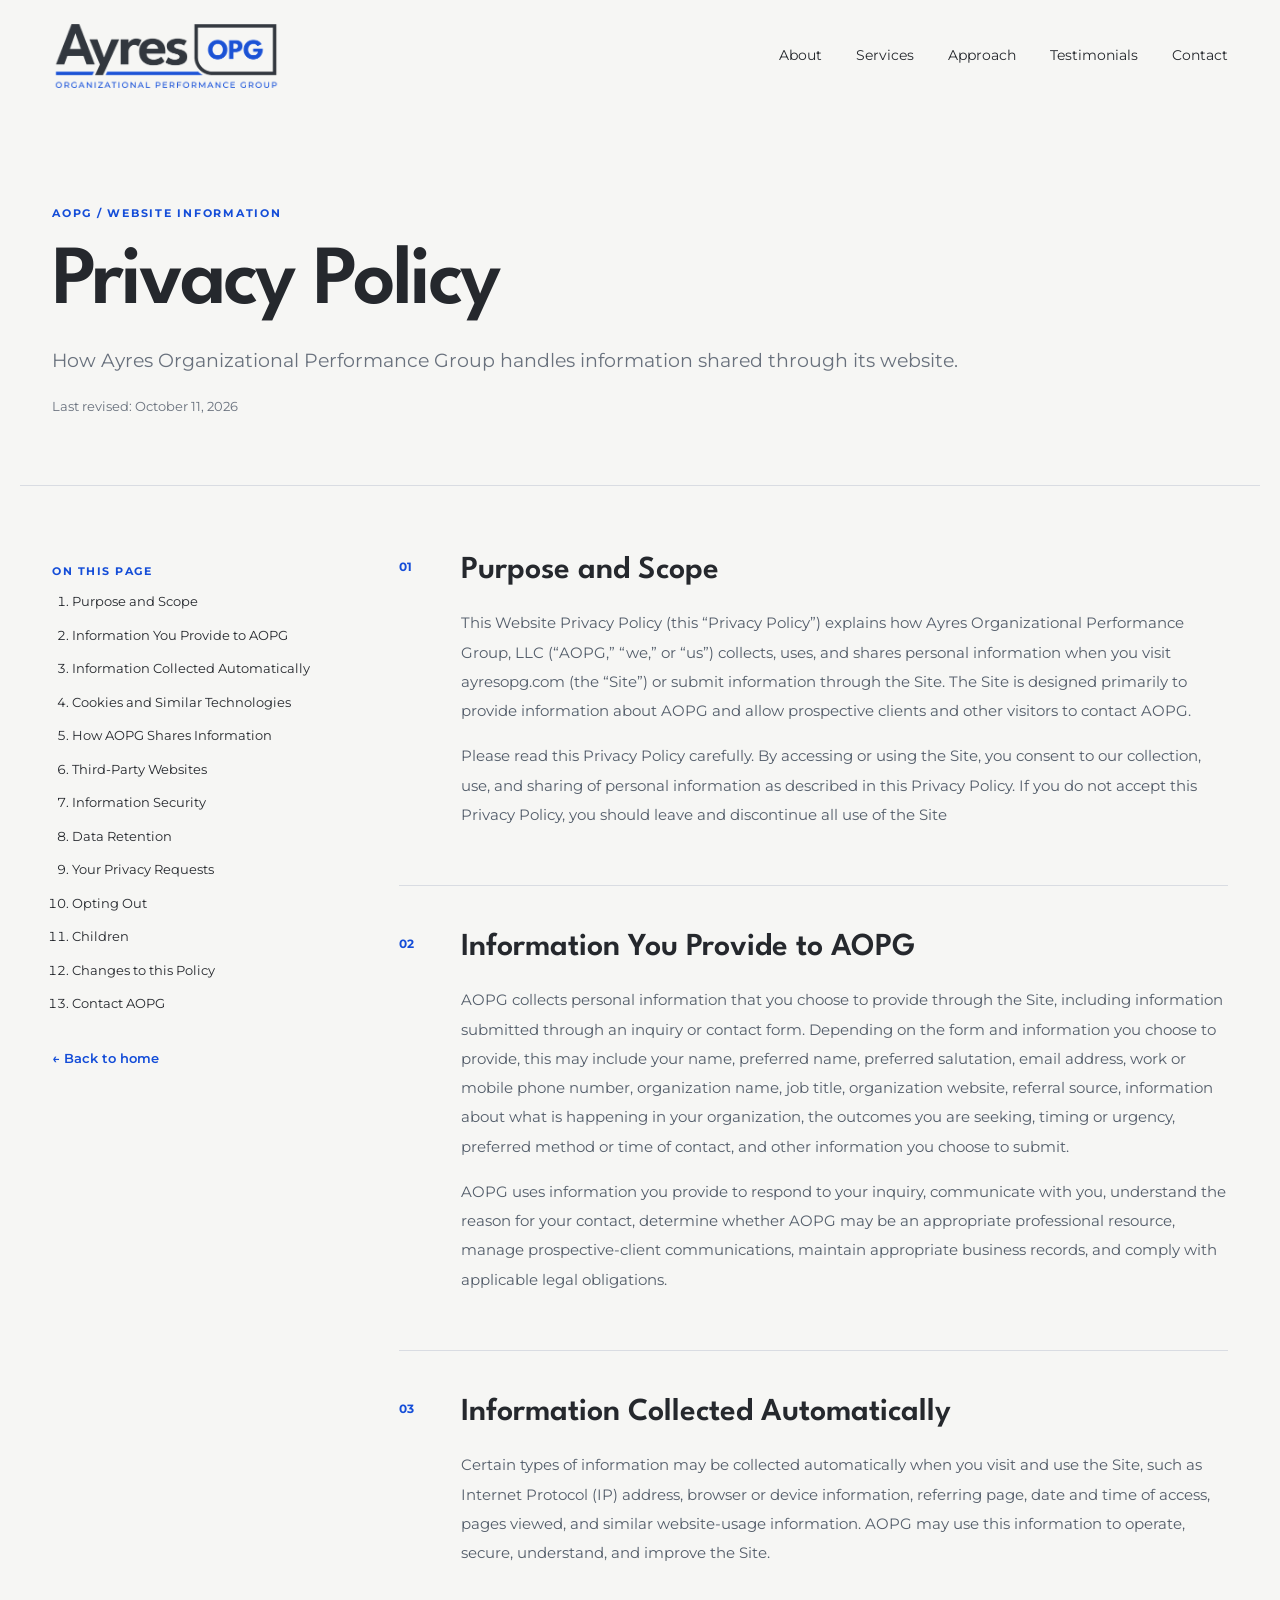
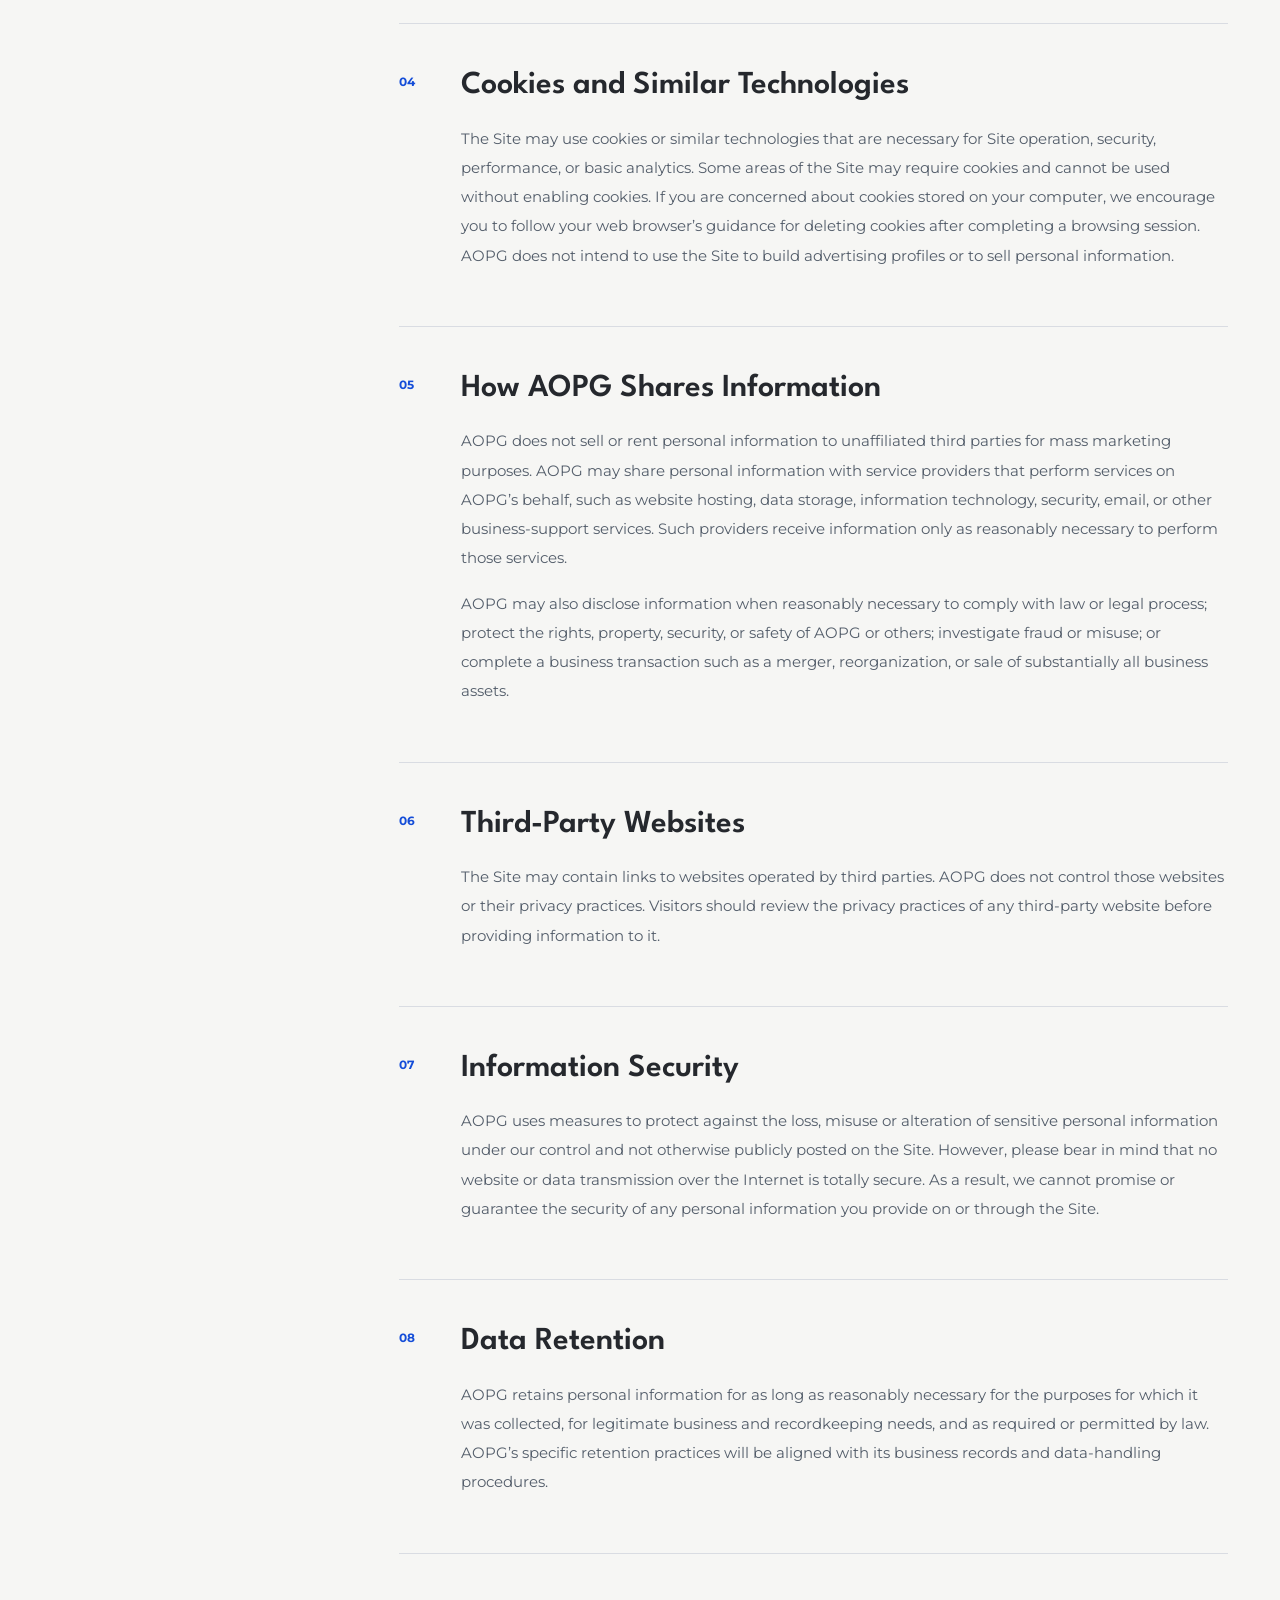
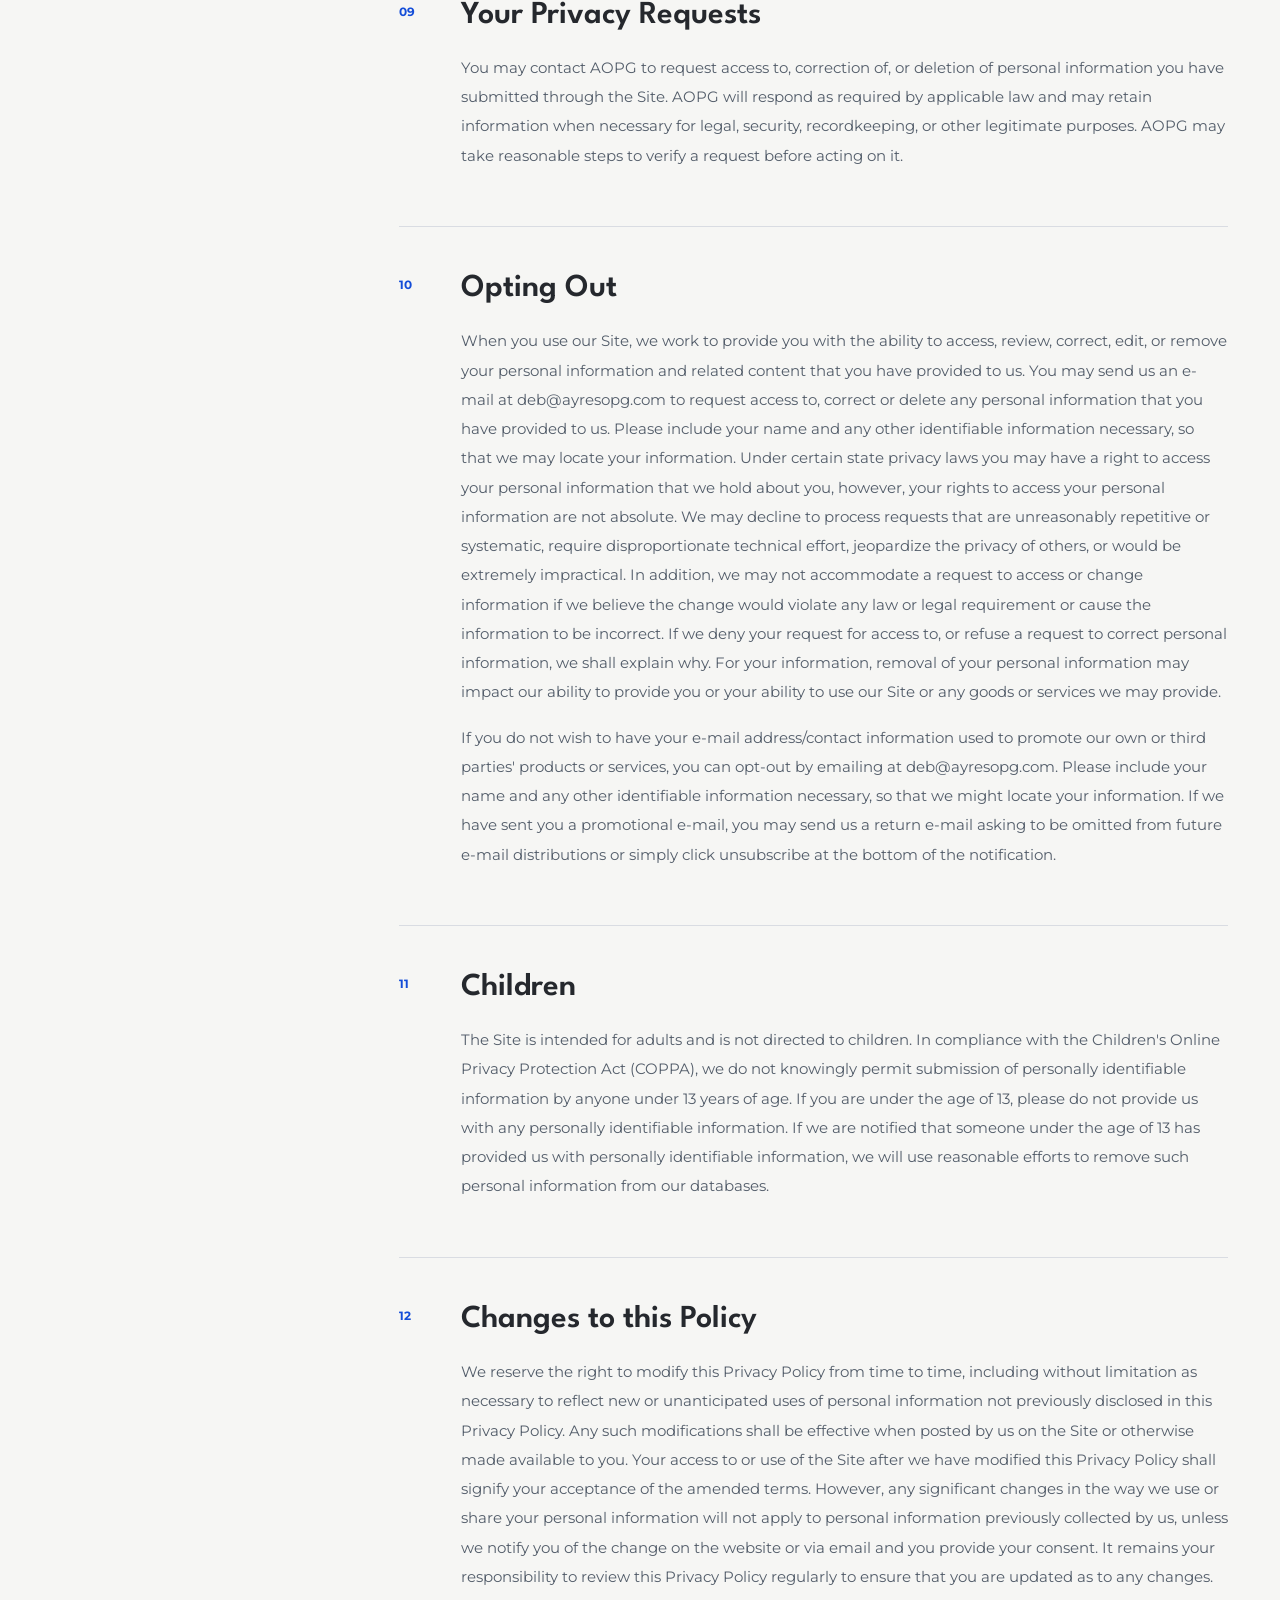
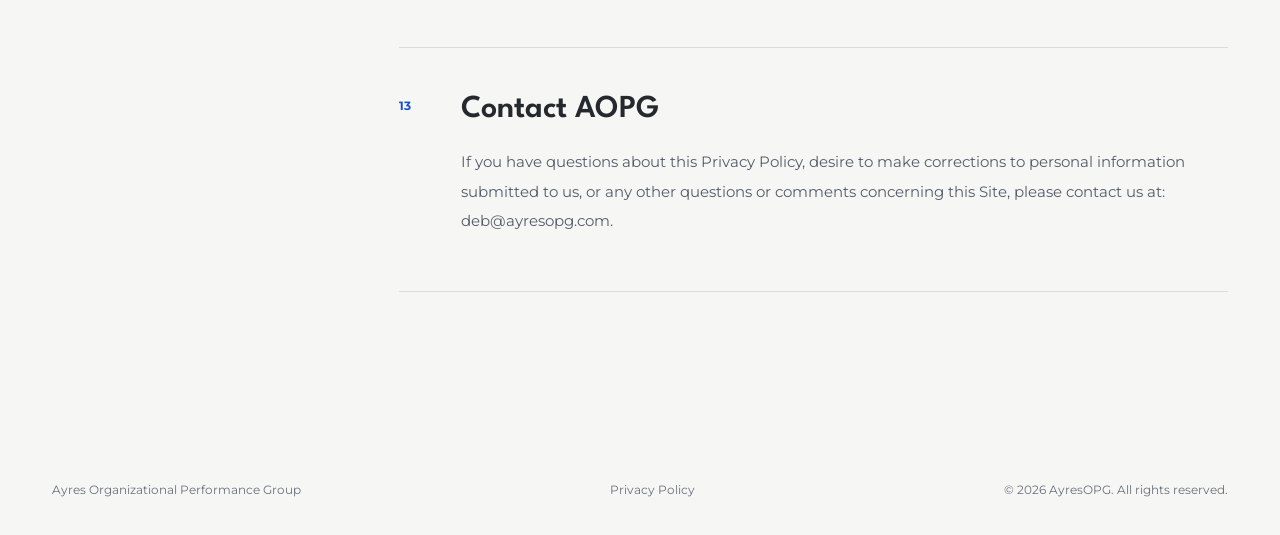
==== commit 04c1a5c2: "Add files via upload" ====
--- a/privacy.html
+++ b/privacy.html
@@ -1 +1,2 @@
-<!doctype html><html lang="en"><head><meta charset="utf-8"><meta name="viewport" content="width=device-width, initial-scale=1"><meta name="description" content="Ayres Organizational Performance Group privacy policy review preview"><meta name="robots" content="noindex,nofollow"><title>Privacy Policy Review Preview · Ayres OPG</title><link rel="preconnect" href="https://fonts.googleapis.com"><link rel="preconnect" href="https://fonts.gstatic.com" crossorigin><link href="https://fonts.googleapis.com/css2?family=League+Spartan:wght@400;500;600;700&family=Montserrat:wght@400;500;600;700&display=swap" rel="stylesheet"><link rel="stylesheet" href="styles.css"></head><body><header class="site-header"><a class="brand" href="index.html#top" aria-label="Ayres Organizational Performance Group home"><img src="logo1.png" alt="Ayres OPG"></a><button class="menu-toggle" aria-expanded="false" aria-controls="site-nav">Menu</button><nav class="site-nav" id="site-nav"><a href="index.html#about">About</a><a href="index.html#services">Services</a><a href="index.html#approach">Approach</a><a href="index.html#testimonials">Testimonials</a><a href="index.html#contact">Contact</a></nav></header><main id="top"><section class="section privacy-hero"><div class="section-label">AOPG / Website information</div><h1>Privacy Policy</h1><p class="privacy-intro">How Ayres Organizational Performance Group handles information shared through its website.</p><div class="privacy-draft-alert" role="note"><strong>Review preview only.</strong> The supplied document contains incomplete sections and attorney-review items. Do not publish this page until the policy has been finalized and approved.</div><p class="privacy-updated">Last updated: <span>[DATE — pending approval]</span></p></section><div class="privacy-body section"><aside class="privacy-toc" aria-label="Privacy policy sections"><p class="privacy-toc-label">On this page</p><ol><li><a href="#privacy-1">Purpose and Scope</a></li><li><a href="#privacy-2">Information You Provide to AOPG</a></li><li><a href="#privacy-3">Information Collected Automatically</a></li><li><a href="#privacy-4">Cookies and Similar Technologies</a></li><li><a href="#privacy-5">How AOPG Shares Information</a></li><li><a href="#privacy-6">Third-Party Websites</a></li><li><a href="#privacy-7">Information Security</a></li><li><a href="#privacy-8">Data Retention</a></li><li><a href="#privacy-9">Your Privacy Requests</a></li><li><a href="#privacy-10">Children</a></li><li><a href="#privacy-11">Changes to this Policy</a></li><li><a href="#privacy-12">Contact AOPG</a></li></ol><a class="privacy-back" href="index.html">← Back to home</a></aside><div class="privacy-content"><section id="privacy-1" class="privacy-item"><div class="privacy-index">01</div><div><h2>Purpose and Scope</h2><p>This Website Privacy Policy explains how Ayres Organizational Performance Group, LLC (“AOPG,” “we,” or “us”) collects, uses, and shares personal information when you visit ayresopg.com (the “Site”) or submit information through the Site. The Site is designed primarily to provide information about AOPG and allow prospective clients and other visitors to contact AOPG.</p></div></section><section id="privacy-2" class="privacy-item"><div class="privacy-index">02</div><div><h2>Information You Provide to AOPG</h2><p>AOPG collect personal information that you choose to provide through the Site, including information submitted through an inquiry or contact form. Depending on the form and information you choose to provide, this may include your name, preferred name, preferred salutation, email address, work or mobile phone number, organization name, job title, organization website, referral source, information about what is happening in your organization, the outcomes you are seeking, timing or urgency, preferred method or time of contact, and other information you choose to submit.</p><p>AOPG uses information you provide to respond to your inquiry, communicate with you, understand the reason for your contact, determine whether AOPG may be an appropriate professional resource, manage prospective-client communications, maintain appropriate business records, and comply with applicable legal obligations.</p></div></section><section id="privacy-3" class="privacy-item"><div class="privacy-index">03</div><div><h2>Information Collected Automatically</h2><p>such as Internet Protocol (IP) address, browser or device information, referring page, date and time of access, pages viewed, and similar website-usage information. AOPG may use this information to operate, secure, understand, and improve the Site.</p><p class="privacy-editorial-note">Editor note: The source paragraph begins mid-sentence; opening language needs approval.</p></div></section><section id="privacy-4" class="privacy-item"><div class="privacy-index">04</div><div><h2>Cookies and Similar Technologies</h2><p>The Site may use cookies or similar technologies that are necessary for Site operation, security, performance, or basic analytics. AOPG does not intend to use the Site to build advertising profiles or to sell personal information.</p></div></section><section id="privacy-5" class="privacy-item"><div class="privacy-index">05</div><div><h2>How AOPG Shares Information</h2><p>AOPG does not sell or rent personal information for mass marketing purposes. AOPG may share personal information with service providers that perform services on AOPG’s behalf, such as website hosting, data storage, information technology, security, email, or other business-support services. Such providers receive information only as reasonably necessary to perform those services.</p><p>AOPG may also disclose information when reasonably necessary to comply with law or legal process; protect the rights, property, security, or safety of AOPG or others; investigate fraud or misuse; or complete a business transaction such as a merger, reorganization, or sale of substantially all business assets.</p></div></section><section id="privacy-6" class="privacy-item"><div class="privacy-index">06</div><div><h2>Third-Party Websites</h2><p>The Site may contain links to websites operated by third parties. AOPG does not control those websites or their privacy practices. Visitors should review the privacy practices of a third-party website before providing information to it.</p></div></section><section id="privacy-7" class="privacy-item"><div class="privacy-index">07</div><div><h2>Information Security</h2><p>AOPG uses measures to protect</p><p class="privacy-editorial-note">Editor note: Information Security language is unfinished in the source document.</p></div></section><section id="privacy-8" class="privacy-item"><div class="privacy-index">08</div><div><h2>Data Retention</h2><p>AOPG retains personal information for as long as reasonably necessary for the purposes for which it was collected, for legitimate business and recordkeeping needs, and as required or permitted by law. AOPG’s specific retention practices will be aligned with its business records and data-handling procedures.</p></div></section><section id="privacy-9" class="privacy-item"><div class="privacy-index">09</div><div><h2>Your Privacy Requests</h2><p>You may contact AOPG to request access to, correction of, or deletion of personal information you have submitted through the Site. AOPG will respond as required by applicable law and may retain information when necessary for legal, security, recordkeeping, or other legitimate purposes. AOPG may take reasonable steps to verify a request before acting on it</p></div></section><section id="privacy-10" class="privacy-item"><div class="privacy-index">10</div><div><h2>Children</h2><p>The Site is intended for adults and is not directed to children. .</p><p class="privacy-editorial-note">Editor note: Children section needs final approved wording.</p></div></section><section id="privacy-11" class="privacy-item"><div class="privacy-index">11</div><div><h2>Changes to this Policy</h2><p class="privacy-editorial-note">Editor note: Policy-changes section is a placeholder in the source document.</p></div></section><section id="privacy-12" class="privacy-item"><div class="privacy-index">12</div><div><h2>Contact AOPG</h2><p class="privacy-editorial-note">Editor note: Contact details and wording were not supplied in the source document.</p></div></section></div></div></main><footer class="site-footer"><div>Ayres Organizational Performance Group</div><div><a href="privacy.html" aria-current="page">Privacy Policy</a></div><div>© 2026 AyresOPG. All rights reserved.</div></footer><script src="script.js"></script></body></html>+<!DOCTYPE html>
+<html lang="en"><head><meta charset="utf-8"/><meta content="width=device-width, initial-scale=1" name="viewport"/><meta content="Ayres Organizational Performance Group privacy policy review preview" name="description"/><meta content="noindex,nofollow" name="robots"/><title>Privacy Policy Review Preview · Ayres OPG</title><link href="https://fonts.googleapis.com" rel="preconnect"/><link crossorigin="" href="https://fonts.gstatic.com" rel="preconnect"/><link href="https://fonts.googleapis.com/css2?family=League+Spartan:wght@400;500;600;700&amp;family=Montserrat:wght@400;500;600;700&amp;display=swap" rel="stylesheet"/><link href="styles.css" rel="stylesheet"/></head><body><header class="site-header"><a aria-label="Ayres Organizational Performance Group home" class="brand" href="index.html#top"><img alt="Ayres OPG" src="logo1.png"/></a><button aria-controls="site-nav" aria-expanded="false" class="menu-toggle">Menu</button><nav class="site-nav" id="site-nav"><a href="index.html#about">About</a><a href="index.html#services">Services</a><a href="index.html#approach">Approach</a><a href="index.html#testimonials">Testimonials</a><a href="index.html#contact">Contact</a></nav></header><main id="top"><section class="section privacy-hero"><div class="section-label">AOPG / Website information</div><h1>Privacy Policy</h1><p class="privacy-intro">How Ayres Organizational Performance Group handles information shared through its website.</p><p class="privacy-updated">Last revised: October 11, 2026</p></section><div class="privacy-body section"><aside aria-label="Privacy policy sections" class="privacy-toc"><p class="privacy-toc-label">On this page</p><ol><li><a href="#privacy-1">Purpose and Scope</a></li><li><a href="#privacy-2">Information You Provide to AOPG</a></li><li><a href="#privacy-3">Information Collected Automatically</a></li><li><a href="#privacy-4">Cookies and Similar Technologies</a></li><li><a href="#privacy-5">How AOPG Shares Information</a></li><li><a href="#privacy-6">Third-Party Websites</a></li><li><a href="#privacy-7">Information Security</a></li><li><a href="#privacy-8">Data Retention</a></li><li><a href="#privacy-9">Your Privacy Requests</a></li><li><a href="#privacy-10">Opting Out</a></li><li><a href="#privacy-11">Children</a></li><li><a href="#privacy-12">Changes to this Policy</a></li><li><a href="#privacy-13">Contact AOPG</a></li></ol><a class="privacy-back" href="index.html">← Back to home</a></aside><div class="privacy-content"><section class="privacy-item" id="privacy-1"><div class="privacy-index">01</div><div><h2>Purpose and Scope</h2><p>This Website Privacy Policy (this “Privacy Policy”) explains how Ayres Organizational Performance Group, LLC (“AOPG,” “we,” or “us”) collects, uses, and shares personal information when you visit ayresopg.com (the “Site”) or submit information through the Site. The Site is designed primarily to provide information about AOPG and allow prospective clients and other visitors to contact AOPG.</p><p>Please read this Privacy Policy carefully. By accessing or using the Site, you consent to our collection, use, and sharing of personal information as described in this Privacy Policy. If you do not accept this Privacy Policy, you should leave and discontinue all use of the Site</p></div></section><section class="privacy-item" id="privacy-2"><div class="privacy-index">02</div><div><h2>Information You Provide to AOPG</h2><p>AOPG collects personal information that you choose to provide through the Site, including information submitted through an inquiry or contact form. Depending on the form and information you choose to provide, this may include your name, preferred name, preferred salutation, email address, work or mobile phone number, organization name, job title, organization website, referral source, information about what is happening in your organization, the outcomes you are seeking, timing or urgency, preferred method or time of contact, and other information you choose to submit.</p><p>AOPG uses information you provide to respond to your inquiry, communicate with you, understand the reason for your contact, determine whether AOPG may be an appropriate professional resource, manage prospective-client communications, maintain appropriate business records, and comply with applicable legal obligations.</p></div></section><section class="privacy-item" id="privacy-3"><div class="privacy-index">03</div><div><h2>Information Collected Automatically</h2><p>Certain types of information may be collected automatically when you visit and use the Site, such as Internet Protocol (IP) address, browser or device information, referring page, date and time of access, pages viewed, and similar website-usage information. AOPG may use this information to operate, secure, understand, and improve the Site.</p></div></section><section class="privacy-item" id="privacy-4"><div class="privacy-index">04</div><div><h2>Cookies and Similar Technologies</h2><p>The Site may use cookies or similar technologies that are necessary for Site operation, security, performance, or basic analytics. Some areas of the Site may require cookies and cannot be used without enabling cookies. If you are concerned about cookies stored on your computer, we encourage you to follow your web browser’s guidance for deleting cookies after completing a browsing session. AOPG does not intend to use the Site to build advertising profiles or to sell personal information.</p></div></section><section class="privacy-item" id="privacy-5"><div class="privacy-index">05</div><div><h2>How AOPG Shares Information</h2><p>AOPG does not sell or rent personal information to unaffiliated third parties for mass marketing purposes. AOPG may share personal information with service providers that perform services on AOPG’s behalf, such as website hosting, data storage, information technology, security, email, or other business-support services. Such providers receive information only as reasonably necessary to perform those services.</p><p>AOPG may also disclose information when reasonably necessary to comply with law or legal process; protect the rights, property, security, or safety of AOPG or others; investigate fraud or misuse; or complete a business transaction such as a merger, reorganization, or sale of substantially all business assets.</p></div></section><section class="privacy-item" id="privacy-6"><div class="privacy-index">06</div><div><h2>Third-Party Websites</h2><p>The Site may contain links to websites operated by third parties. AOPG does not control those websites or their privacy practices. Visitors should review the privacy practices of any third-party website before providing information to it.</p></div></section><section class="privacy-item" id="privacy-7"><div class="privacy-index">07</div><div><h2>Information Security</h2><p>AOPG uses measures to protect against the loss, misuse or alteration of sensitive personal information under our control and not otherwise publicly posted on the Site. However, please bear in mind that no website or data transmission over the Internet is totally secure. As a result, we cannot promise or guarantee the security of any personal information you provide on or through the Site.</p></div></section><section class="privacy-item" id="privacy-8"><div class="privacy-index">08</div><div><h2>Data Retention</h2><p>AOPG retains personal information for as long as reasonably necessary for the purposes for which it was collected, for legitimate business and recordkeeping needs, and as required or permitted by law. AOPG’s specific retention practices will be aligned with its business records and data-handling procedures.</p></div></section><section class="privacy-item" id="privacy-9"><div class="privacy-index">09</div><div><h2>Your Privacy Requests</h2><p>You may contact AOPG to request access to, correction of, or deletion of personal information you have submitted through the Site. AOPG will respond as required by applicable law and may retain information when necessary for legal, security, recordkeeping, or other legitimate purposes. AOPG may take reasonable steps to verify a request before acting on it.</p></div></section><section class="privacy-item" id="privacy-10"><div class="privacy-index">10</div><div><h2>Opting Out</h2><p>When you use our Site, we work to provide you with the ability to access, review, correct, edit, or remove your personal information and related content that you have provided to us. You may send us an e-mail at <a href="mailto:deb@ayresopg.com">deb@ayresopg.com</a> to request access to, correct or delete any personal information that you have provided to us. Please include your name and any other identifiable information necessary, so that we may locate your information. Under certain state privacy laws you may have a right to access your personal information that we hold about you, however, your rights to access your personal information are not absolute. We may decline to process requests that are unreasonably repetitive or systematic, require disproportionate technical effort, jeopardize the privacy of others, or would be extremely impractical. In addition, we may not accommodate a request to access or change information if we believe the change would violate any law or legal requirement or cause the information to be incorrect. If we deny your request for access to, or refuse a request to correct personal information, we shall explain why. For your information, removal of your personal information may impact our ability to provide you or your ability to use our Site or any goods or services we may provide.</p><p>If you do not wish to have your e-mail address/contact information used to promote our own or third parties' products or services, you can opt-out by emailing at <a href="mailto:deb@ayresopg.com">deb@ayresopg.com</a>. Please include your name and any other identifiable information necessary, so that we might locate your information. If we have sent you a promotional e-mail, you may send us a return e-mail asking to be omitted from future e-mail distributions or simply click unsubscribe at the bottom of the notification.</p></div></section><section class="privacy-item" id="privacy-11"><div class="privacy-index">11</div><div><h2>Children</h2><p>The Site is intended for adults and is not directed to children. In compliance with the Children's Online Privacy Protection Act (COPPA), we do not knowingly permit submission of personally identifiable information by anyone under 13 years of age. If you are under the age of 13, please do not provide us with any personally identifiable information. If we are notified that someone under the age of 13 has provided us with personally identifiable information, we will use reasonable efforts to remove such personal information from our databases.</p></div></section><section class="privacy-item" id="privacy-12"><div class="privacy-index">12</div><div><h2>Changes to this Policy</h2><p>We reserve the right to modify this Privacy Policy from time to time, including without limitation as necessary to reflect new or unanticipated uses of personal information not previously disclosed in this Privacy Policy. Any such modifications shall be effective when posted by us on the Site or otherwise made available to you. Your access to or use of the Site after we have modified this Privacy Policy shall signify your acceptance of the amended terms. However, any significant changes in the way we use or share your personal information will not apply to personal information previously collected by us, unless we notify you of the change on the website or via email and you provide your consent. It remains your responsibility to review this Privacy Policy regularly to ensure that you are updated as to any changes.</p></div></section><section class="privacy-item" id="privacy-13"><div class="privacy-index">13</div><div><h2>Contact AOPG</h2><p>If you have questions about this Privacy Policy, desire to make corrections to personal information submitted to us, or any other questions or comments concerning this Site, please contact us at: <a href="mailto:deb@ayresopg.com">deb@ayresopg.com</a>.</p></div></section></div></div></main><footer class="site-footer"><div>Ayres Organizational Performance Group</div><div><a aria-current="page" href="privacy.html">Privacy Policy</a></div><div>© 2026 AyresOPG. All rights reserved.</div></footer><script src="script.js"></script></body></html>
--- a/styles.css
+++ b/styles.css
@@ -1174,3 +1174,88 @@
 .privacy-item .privacy-editorial-note{background:#EFF1F6;border-left:2px solid #9AAED8;padding:12px 16px;font-size:13px;color:#485363}
 @media(max-width:800px){.privacy-hero{padding-top:55px;padding-bottom:38px}.privacy-body{display:block;padding-top:38px}.privacy-toc{position:static;border-bottom:1px solid var(--line);margin-bottom:42px;padding-bottom:22px}.privacy-toc ol{grid-template-columns:repeat(2,minmax(0,1fr));display:grid;gap:12px 24px}.privacy-item{grid-template-columns:30px minmax(0,1fr);gap:12px;margin-bottom:30px;padding-bottom:28px}}
 @media(max-width:480px){.privacy-toc ol{grid-template-columns:1fr}.privacy-item p{font-size:14px;line-height:1.8}}
+
+/* Services: align card headings and descriptions across each desktop row.
+   Previously, the auto bottom margin on the service number shifted titles
+   according to the amount of descriptive text in each card. */
+#services .service-card > .service-number {
+  margin-bottom: 0;
+}
+#services .service-card > h3 {
+  margin-top: 68px;
+  min-height: 2.35em;
+  margin-bottom: 18px;
+}
+@media (min-width: 801px) and (max-width: 1050px) {
+  #services .service-card > h3 {
+    min-height: 3.3em;
+  }
+}
+@media (max-width: 800px) {
+  #services .service-card > h3 {
+    margin-top: 48px;
+    min-height: 0;
+  }
+}
+
+/* Services page: match AOPG primary blue for service numbers. */
+.services-page .service-detail-index { color: #144DD8; font-weight: 700; }
+
+
+/* Approach visual cleanup: remove upper-right quarter-circle and
+   limit connectors to the spaces between the numbered circles. */
+#approach .approach-visual::before {
+  content: none;
+  display: none;
+}
+#approach .approach-visual {
+  background:
+    radial-gradient(circle at 4% 92%, rgba(154,174,216,.34), transparent 35%),
+    rgba(235,237,242,.62);
+}
+#approach .approach-visual-line {
+  display: none;
+}
+#approach .approach-step:not(:last-child)::after {
+  content: "";
+  position: absolute;
+  z-index: 0;
+  left: 22.5px;
+  top: calc(50% + 23px);
+  height: calc(100% - 46px + 22px);
+  width: 1px;
+  background: linear-gradient(to bottom, #144DD8, #9AAED8);
+  pointer-events: none;
+}
+#approach .approach-step span {
+  position: relative;
+  z-index: 1;
+}
+
+
+/* Approach: standard round bullets in the website's primary blue. */
+#approach .split-copy ul {
+  list-style: disc outside;
+  padding-left: 26px;
+  margin: 22px 0 30px;
+  display: grid;
+  gap: 12px;
+}
+#approach .split-copy ul li {
+  padding: 0;
+  margin: 0;
+  font-family: "Montserrat", sans-serif;
+  font-size: 16px;
+  line-height: 1.65;
+  color: #535D6A;
+}
+#approach .split-copy ul li::marker {
+  color: #144DD8;
+}
+@media (max-width: 800px) {
+  #approach .split-copy ul { gap: 11px; }
+  #approach .split-copy ul li { font-size: 15px; }
+}
+
+/* Privacy page: allow introductory statement to use the full desktop content width. */
+.privacy-hero .privacy-intro { max-width: 1100px; width: 100%; }
